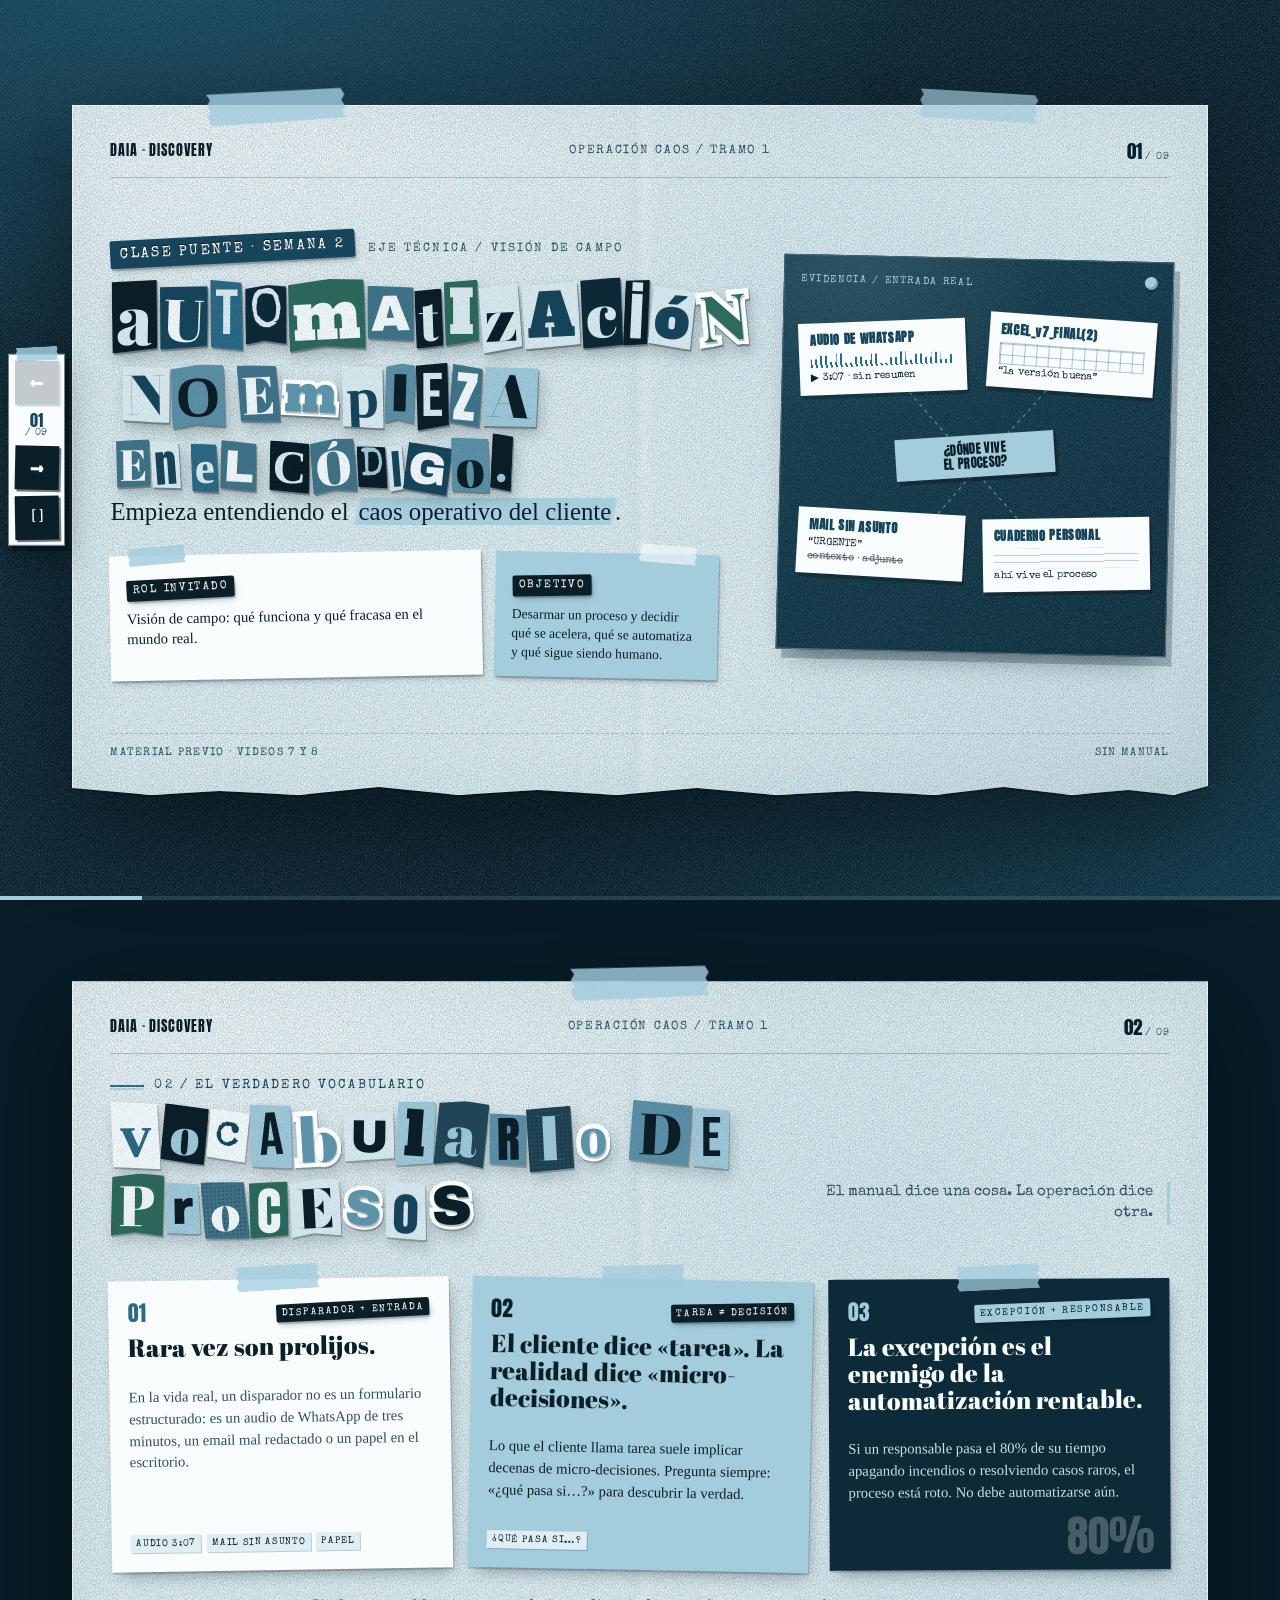
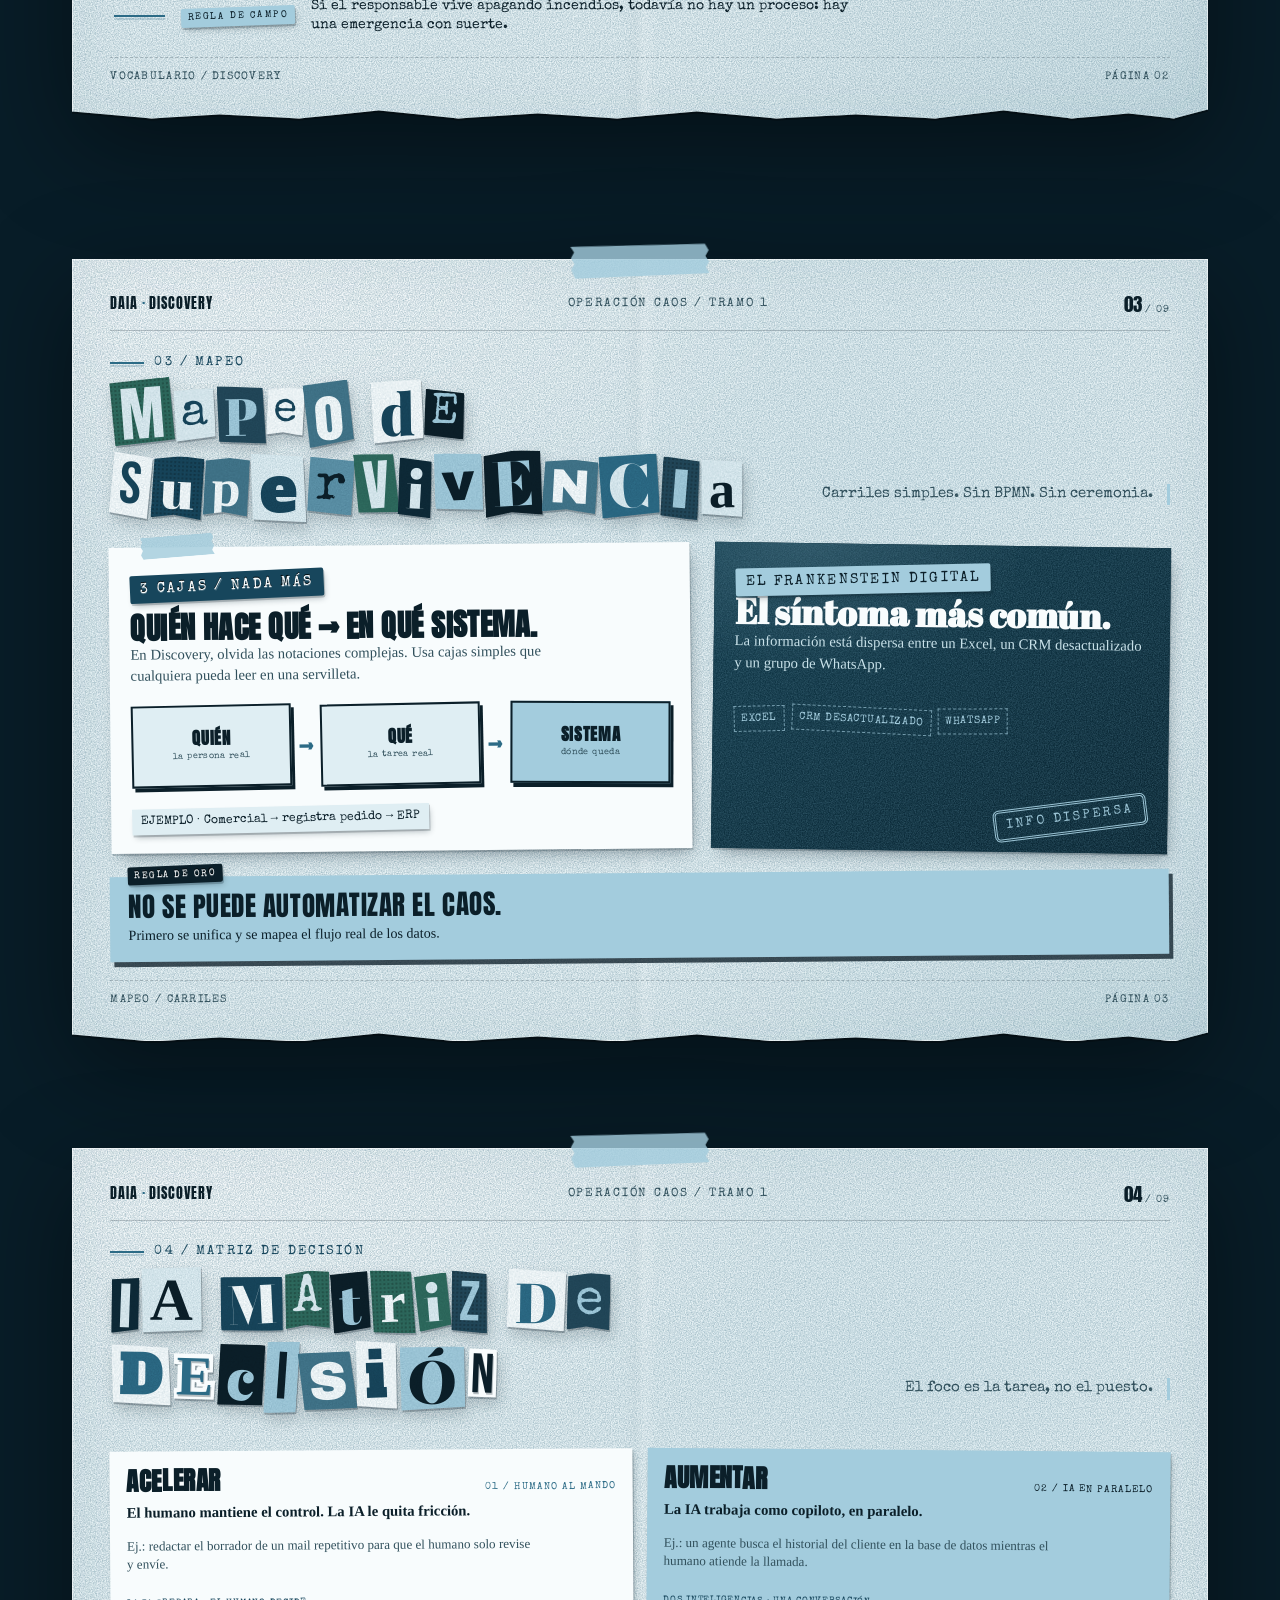
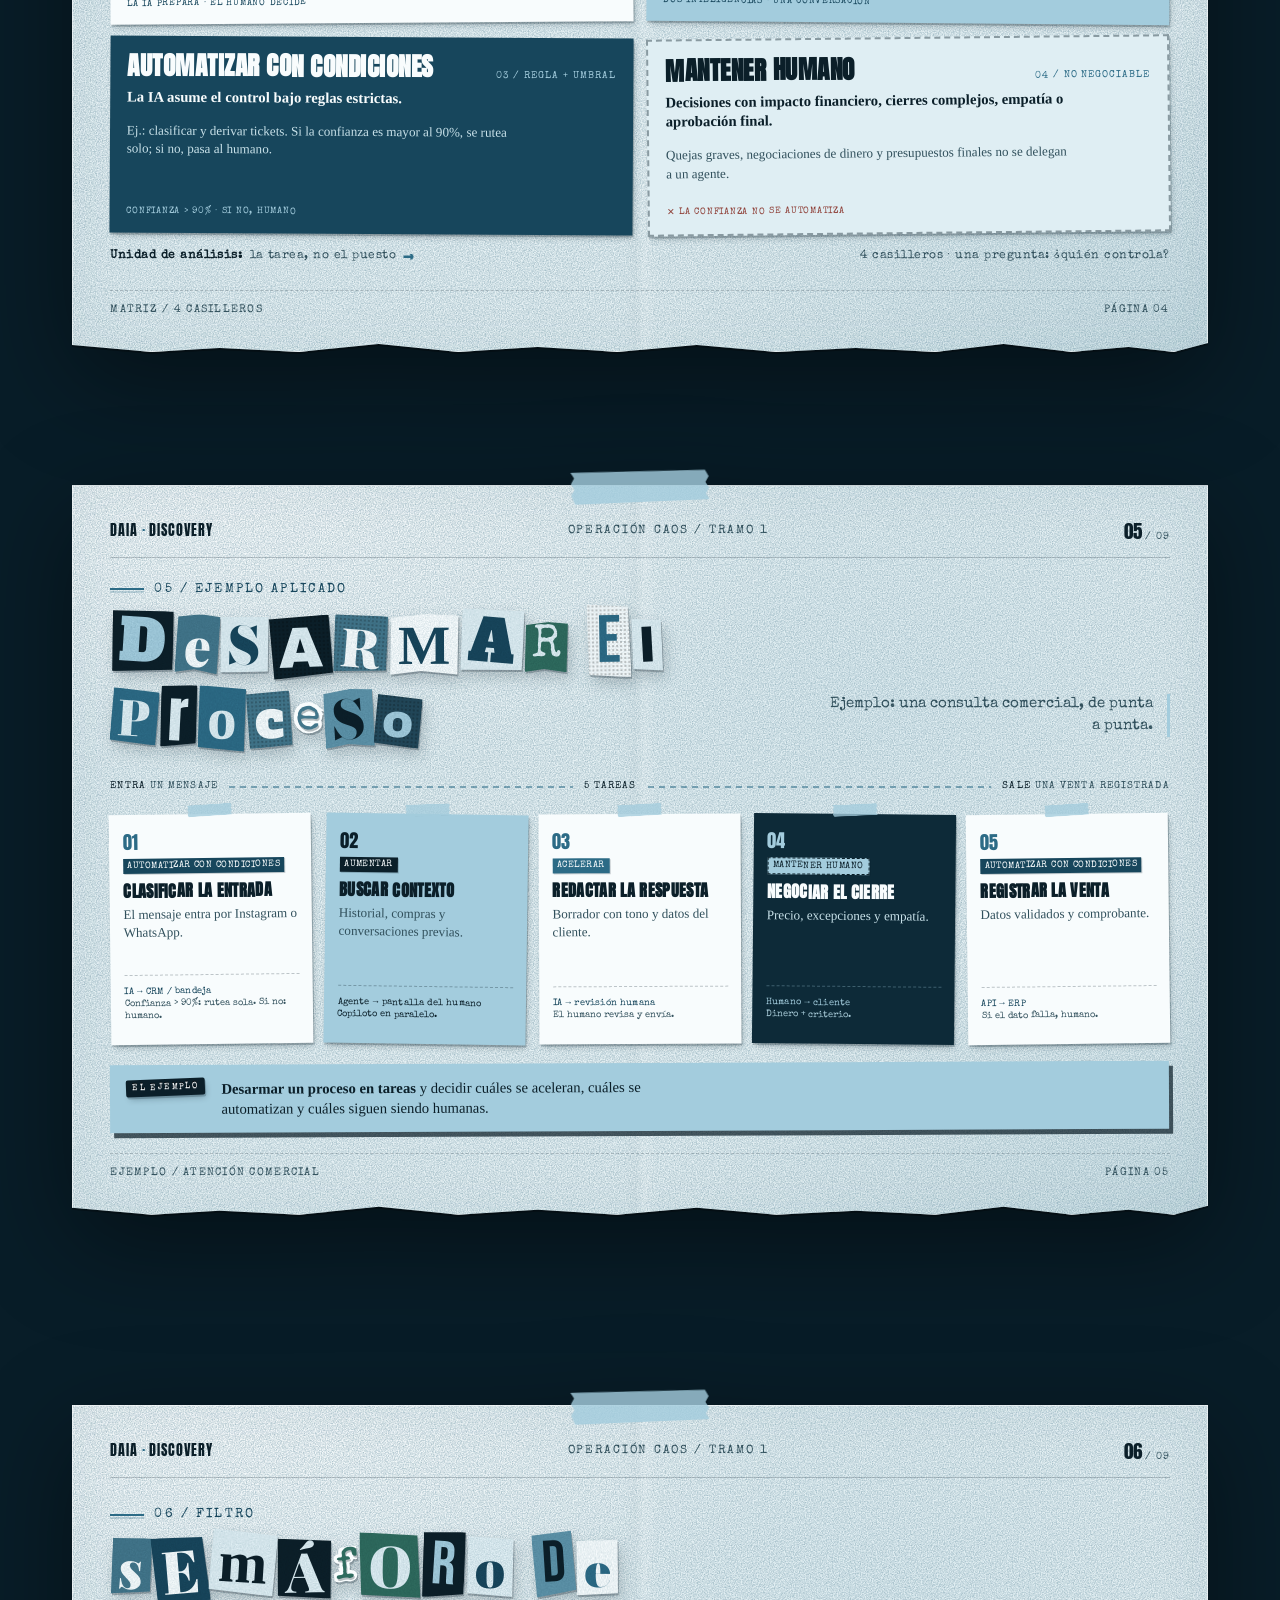
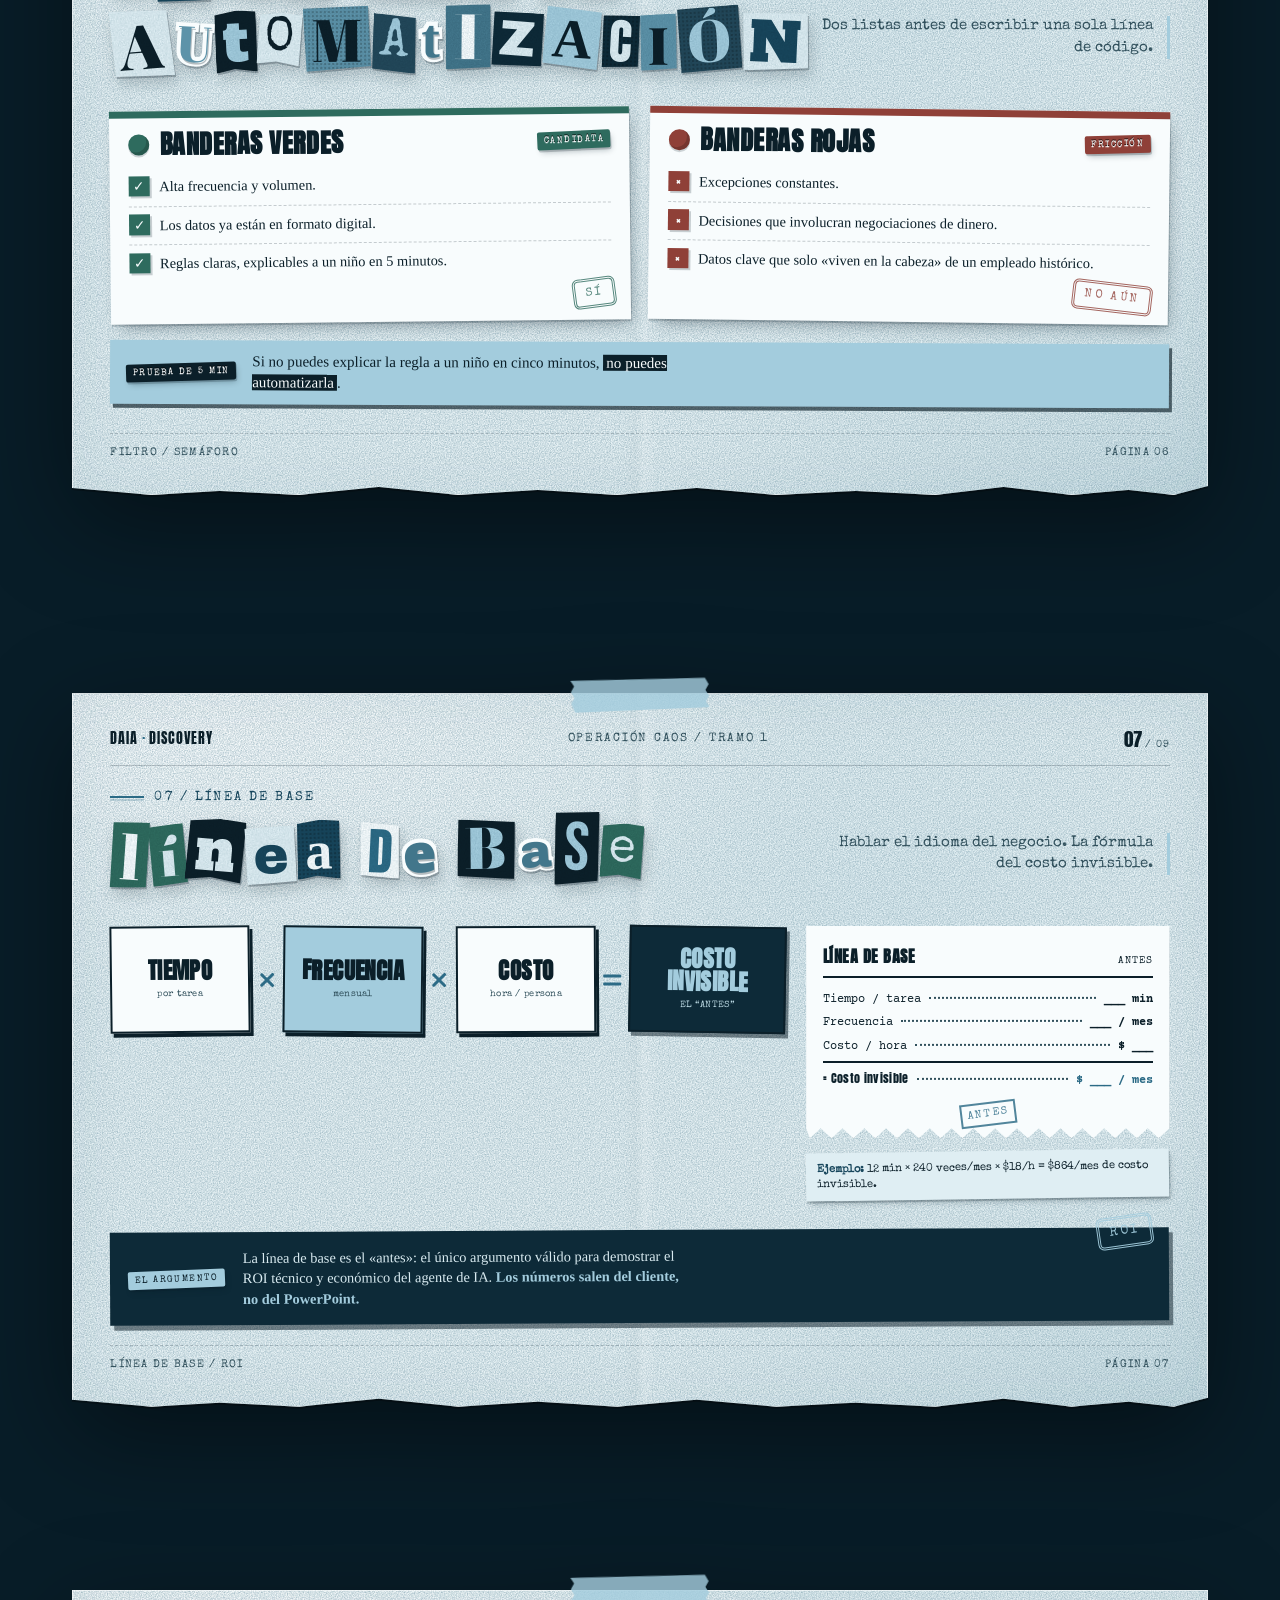
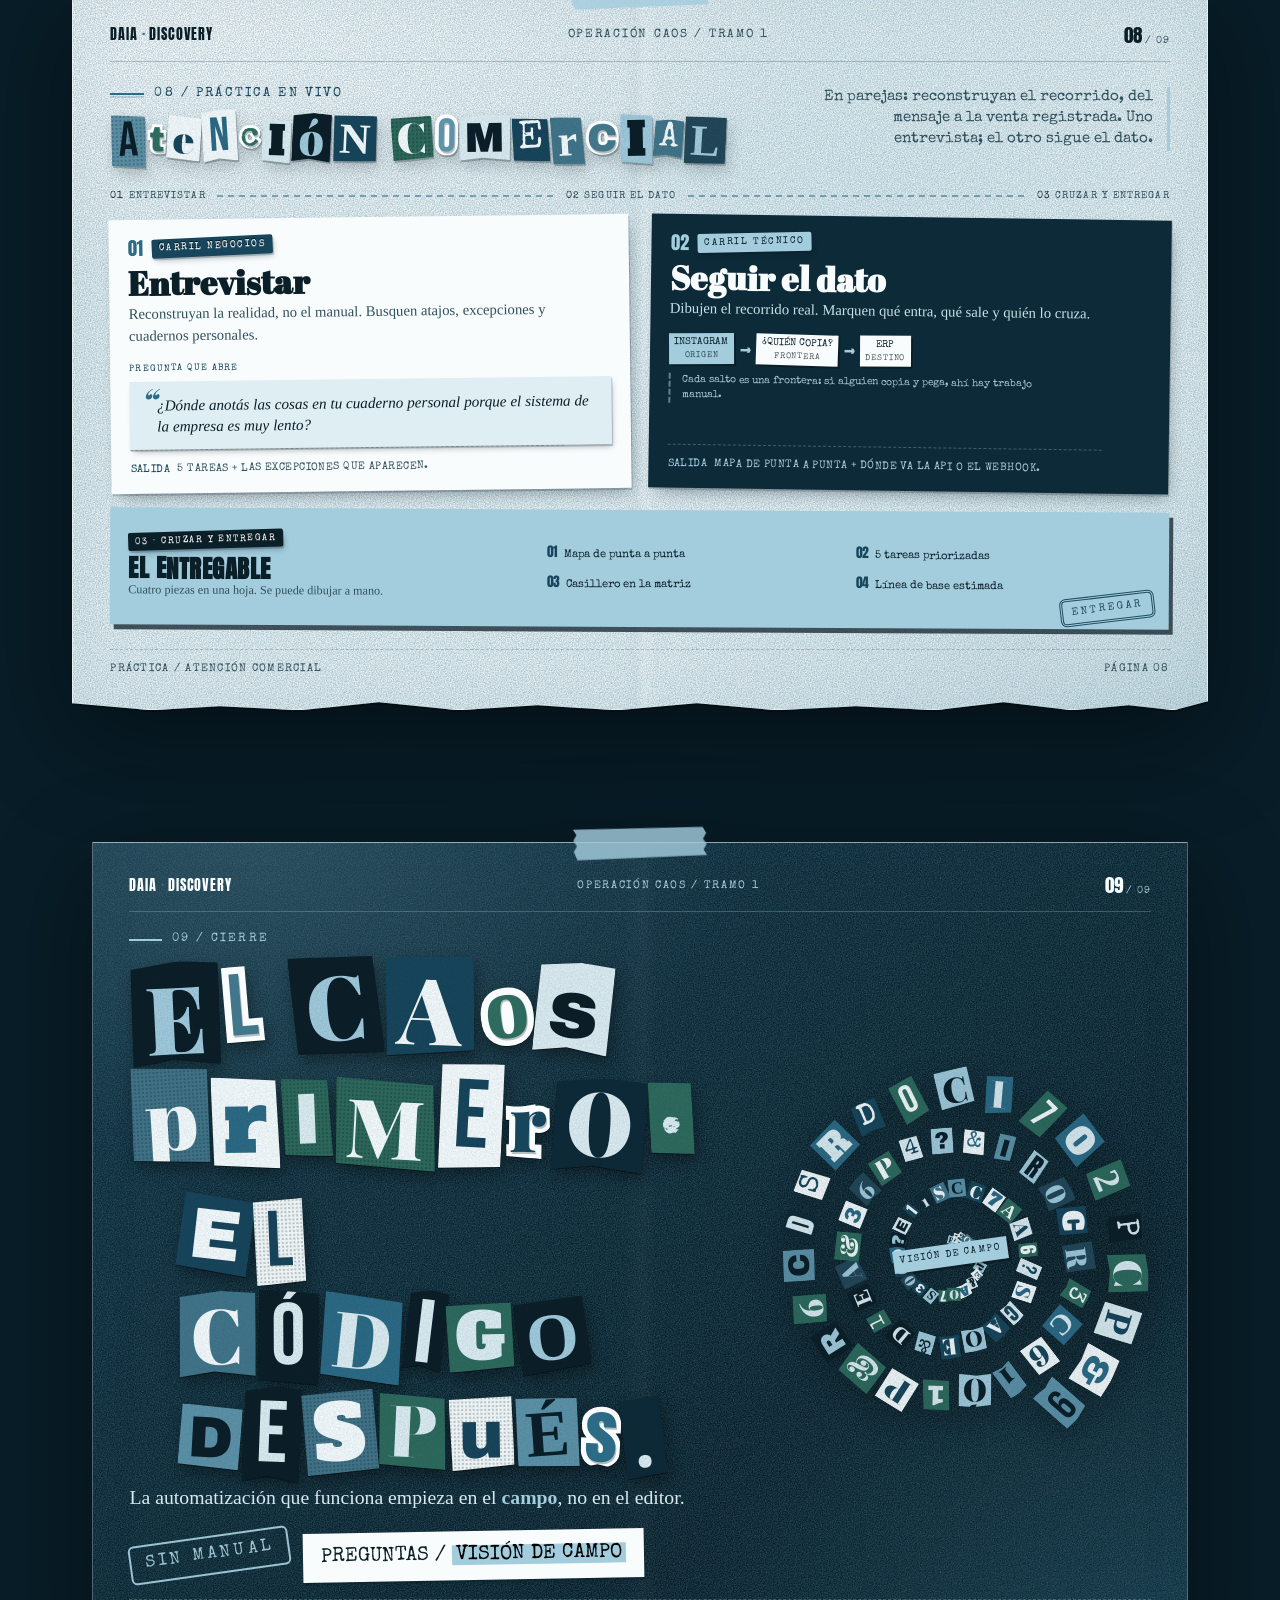
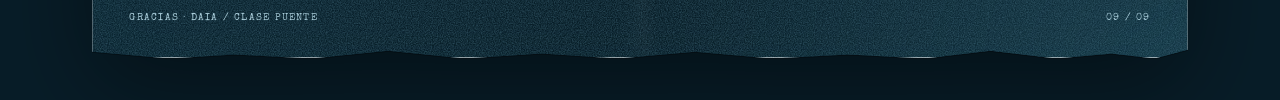
==== index.html @ 516b2503 "Publicar presentación y caso didáctico de Operación Caos" ====
<!DOCTYPE html>
<html lang="es">
<head>
  <meta charset="utf-8">
  <meta name="viewport" content="width=device-width, initial-scale=1">
  <meta name="description" content="Clase puente DAIA · Discovery: la automatización no empieza en el código, empieza entendiendo el caos operativo del cliente.">
  <title>Operación Caos · La automatización no empieza en el código</title>

  <link rel="preconnect" href="https://fonts.googleapis.com">
  <link rel="preconnect" href="https://fonts.gstatic.com" crossorigin>
  <link href="https://fonts.googleapis.com/css2?family=Abril+Fatface&family=Alfa+Slab+One&family=Anton&family=Archivo+Black&family=Bebas+Neue&family=Bodoni+Moda:opsz,wght@6..96,900&family=Courier+Prime:ital,wght@0,400;0,700&family=Old+Standard+TT:ital,wght@0,400;0,700&family=Playfair+Display:wght@700;900&family=Special+Elite&display=swap" rel="stylesheet">

  <link rel="stylesheet" href="assets/ransom-collage.css">
  <link rel="stylesheet" href="assets/deck.css">
</head>

<body class="rc deck">
  <a class="skip-link" href="#s1">Ir a la presentación</a>
  <div class="deck-bg" aria-hidden="true"></div>

  <main class="deck-main" id="inicio">

    <!-- ===================================================================
         01 · PORTADA
         =================================================================== -->
    <section class="slide" id="s1" aria-labelledby="s1-title">
      <div class="sheet-wrap sheet-wrap--duo">
        <article class="sheet sheet--cover">
          <header class="sheet-meta">
            <span class="meta-brand">DAIA <span>·</span> DISCOVERY</span>
            <span class="meta-mid">OPERACIÓN CAOS / TRAMO 1</span>
            <span class="meta-num">01 <small>/ 09</small></span>
          </header>

          <div class="cover">
            <div class="cover-copy">
              <div class="cover-kicker">
                <span class="rc-label rc-label--blue">CLASE PUENTE · SEMANA 2</span>
                <span>Eje técnica / visión de campo</span>
              </div>

              <h1 class="cover-hero" id="s1-title" aria-label="La automatización no empieza en el código: empieza entendiendo el caos operativo del cliente.">
                <span class="rc-text cover-line" aria-hidden="true" data-ransom data-seed="portada-a" data-tilt="6" data-die=".1" data-upper=".5">Automatización</span>
                <span class="rc-text cover-line" aria-hidden="true" data-ransom data-seed="portada-b" data-tilt="6" data-die=".1" data-upper=".55">no empieza</span>
                <span class="rc-text cover-line" aria-hidden="true" data-ransom data-seed="portada-c" data-tilt="7" data-die=".12" data-upper=".6">en el código.</span>
              </h1>

              <p class="cover-sub">Empieza entendiendo el <span class="rc-marker">caos operativo del cliente</span>.</p>

              <div class="cover-grid">
                <div class="cover-card">
                  <span class="rc-label">ROL INVITADO</span>
                  <p>Visión de campo: qué funciona y qué fracasa en el mundo real.</p>
                </div>
                <div class="cover-card cover-card--objective">
                  <span class="rc-label">OBJETIVO</span>
                  <p>Desarmar un proceso y decidir qué se acelera, qué se automatiza y qué sigue siendo humano.</p>
                </div>
              </div>
            </div>

            <aside class="chaos-board" aria-hidden="true">
              <span class="board-label">EVIDENCIA / ENTRADA REAL</span>
              <svg class="board-web" viewBox="0 0 400 400" preserveAspectRatio="none">
                <path d="M110 88 C150 140, 178 166, 200 200" />
                <path d="M292 82 C252 140, 224 166, 200 200" />
                <path d="M120 300 C156 260, 178 232, 200 200" />
                <path d="M286 306 C252 258, 226 230, 200 200" />
              </svg>

              <div class="scrap scrap--audio">
                <strong>AUDIO DE WHATSAPP</strong>
                <span class="wave"></span>
                <span>▶ 3:07 · sin resumen</span>
              </div>

              <div class="scrap scrap--excel">
                <strong>EXCEL_v7_FINAL(2)</strong>
                <span class="cells"></span>
                <span>“la versión buena”</span>
              </div>

              <div class="scrap scrap--mail">
                <strong>MAIL SIN ASUNTO</strong>
                <span>“URGENTE”</span><br>
                <span class="strike">contexto</span> · <span class="strike">adjunto</span>
              </div>

              <div class="scrap scrap--notebook">
                <strong>CUADERNO PERSONAL</strong>
                <span class="ruled"></span>
                <span>ahí vive el proceso</span>
              </div>

              <span class="board-core">¿Dónde vive<br>el proceso?</span>
            </aside>
          </div>

          <footer class="sheet-foot">
            <span>MATERIAL PREVIO · VIDEOS 7 Y 8</span>
            <span>CLASE PUENTE · EJE TÉCNICA</span>
            <span>SIN MANUAL</span>
          </footer>
        </article>
      </div>
    </section>

    <!-- ===================================================================
         02 · VOCABULARIO
         =================================================================== -->
    <section class="slide" id="s2" aria-labelledby="s2-title">
      <div class="sheet-wrap">
        <article class="sheet">
          <header class="sheet-meta">
            <span class="meta-brand">DAIA <span>·</span> DISCOVERY</span>
            <span class="meta-mid">OPERACIÓN CAOS / TRAMO 1</span>
            <span class="meta-num">02 <small>/ 09</small></span>
          </header>

          <div class="sheet-body">
            <header class="s-head">
              <div>
                <div class="eyebrow">02 / EL VERDADERO VOCABULARIO</div>
                <h2 class="s-title" id="s2-title">
                  <span class="rc-text" data-ransom data-seed="vocabulario" data-tilt="5" data-upper=".55">Vocabulario de procesos</span>
                </h2>
              </div>
              <p class="s-sub">El manual dice una cosa. La operación dice otra.</p>
            </header>

            <div class="concept-grid">
              <article class="concept-card">
                <div class="card-top">
                  <span class="card-index">01</span>
                  <span class="rc-label">DISPARADOR + ENTRADA</span>
                </div>
                <p class="card-quote">Rara vez son prolijos.</p>
                <p class="card-copy">En la vida real, un disparador no es un formulario estructurado: es un audio de WhatsApp de tres minutos, un email mal redactado o un papel en el escritorio.</p>
                <div class="card-chips">
                  <span class="chip">AUDIO 3:07</span>
                  <span class="chip">MAIL SIN ASUNTO</span>
                  <span class="chip">PAPEL</span>
                </div>
              </article>

              <article class="concept-card">
                <div class="card-top">
                  <span class="card-index">02</span>
                  <span class="rc-label">TAREA ≠ DECISIÓN</span>
                </div>
                <p class="card-quote">El cliente dice «tarea». La realidad dice «micro-decisiones».</p>
                <p class="card-copy">Lo que el cliente llama tarea suele implicar decenas de micro-decisiones. Pregunta siempre: «¿qué pasa si…?» para descubrir la verdad.</p>
                <div class="card-chips">
                  <span class="chip">¿QUÉ PASA SI…?</span>
                </div>
              </article>

              <article class="concept-card">
                <div class="card-top">
                  <span class="card-index">03</span>
                  <span class="rc-label">EXCEPCIÓN + RESPONSABLE</span>
                </div>
                <p class="card-quote">La excepción es el enemigo de la automatización rentable.</p>
                <p class="card-copy">Si un responsable pasa el 80% de su tiempo apagando incendios o resolviendo casos raros, el proceso está roto. No debe automatizarse aún.</p>
                <span class="card-big-number" aria-hidden="true">80%</span>
              </article>
            </div>

            <div class="fieldnote">
              <span class="rc-label rc-label--ice">REGLA DE CAMPO</span>
              <p>Si el responsable vive apagando incendios, todavía no hay un proceso: hay una emergencia con suerte.</p>
            </div>
          </div>

          <footer class="sheet-foot">
            <span>VOCABULARIO / DISCOVERY</span>
            <span>EJE TÉCNICA · TRAMO 1</span>
            <span>PÁGINA 02</span>
          </footer>
        </article>
      </div>
    </section>

    <!-- ===================================================================
         03 · MAPEO
         =================================================================== -->
    <section class="slide" id="s3" aria-labelledby="s3-title">
      <div class="sheet-wrap">
        <article class="sheet">
          <header class="sheet-meta">
            <span class="meta-brand">DAIA <span>·</span> DISCOVERY</span>
            <span class="meta-mid">OPERACIÓN CAOS / TRAMO 1</span>
            <span class="meta-num">03 <small>/ 09</small></span>
          </header>

          <div class="sheet-body">
            <header class="s-head">
              <div>
                <div class="eyebrow">03 / MAPEO</div>
                <h2 class="s-title" id="s3-title">
                  <span class="rc-text" data-ransom data-seed="mapeo" data-tilt="5" data-upper=".55">Mapeo de supervivencia</span>
                </h2>
              </div>
              <p class="s-sub">Carriles simples. Sin BPMN. Sin ceremonia.</p>
            </header>

            <div class="map-layout">
              <section class="map-card" aria-label="Mapeo en tres cajas">
                <span class="rc-label rc-label--blue">3 CAJAS / NADA MÁS</span>
                <h3 class="map-heading">Quién hace qué → en qué sistema.</h3>
                <p class="map-copy">En Discovery, olvida las notaciones complejas. Usa cajas simples que cualquiera pueda leer en una servilleta.</p>

                <div class="lane-flow" aria-label="Quién, qué y en qué sistema">
                  <div class="lane-step">
                    <strong>Quién</strong>
                    <small>la persona real</small>
                  </div>
                  <span class="lane-arrow" aria-hidden="true">→</span>
                  <div class="lane-step">
                    <strong>Qué</strong>
                    <small>la tarea real</small>
                  </div>
                  <span class="lane-arrow" aria-hidden="true">→</span>
                  <div class="lane-step">
                    <strong>Sistema</strong>
                    <small>dónde queda</small>
                  </div>
                </div>

                <span class="example-slip">EJEMPLO · Comercial → registra pedido → ERP</span>
              </section>

              <aside class="franken-card" aria-label="El Frankenstein digital">
                <span class="rc-label">EL FRANKENSTEIN DIGITAL</span>
                <h3 class="franken-title">El síntoma más común.</h3>
                <p class="franken-copy">La información está dispersa entre un Excel, un CRM desactualizado y un grupo de WhatsApp.</p>
                <div class="tool-chips" aria-label="Herramientas dispersas">
                  <span class="tool-chip">EXCEL</span>
                  <span class="tool-chip">CRM DESACTUALIZADO</span>
                  <span class="tool-chip">WHATSAPP</span>
                </div>
                <span class="rc-stamp">INFO DISPERSA</span>
              </aside>
            </div>

            <div class="golden-rule">
              <span class="rc-label">REGLA DE ORO</span>
              <p class="rule-big">No se puede automatizar el caos.</p>
              <p class="rule-small">Primero se unifica y se mapea el flujo real de los datos.</p>
            </div>
          </div>

          <footer class="sheet-foot">
            <span>MAPEO / CARRILES</span>
            <span>EJE TÉCNICA · TRAMO 1</span>
            <span>PÁGINA 03</span>
          </footer>
        </article>
      </div>
    </section>

    <!-- ===================================================================
         04 · MATRIZ
         =================================================================== -->
    <section class="slide" id="s4" aria-labelledby="s4-title">
      <div class="sheet-wrap">
        <article class="sheet">
          <header class="sheet-meta">
            <span class="meta-brand">DAIA <span>·</span> DISCOVERY</span>
            <span class="meta-mid">OPERACIÓN CAOS / TRAMO 1</span>
            <span class="meta-num">04 <small>/ 09</small></span>
          </header>

          <div class="sheet-body">
            <header class="s-head">
              <div>
                <div class="eyebrow">04 / MATRIZ DE DECISIÓN</div>
                <h2 class="s-title" id="s4-title">
                  <span class="rc-text" data-ransom data-seed="matriz" data-tilt="5" data-upper=".6">La matriz de decisión</span>
                </h2>
              </div>
              <p class="s-sub">El foco es la tarea, no el puesto.</p>
            </header>

            <div class="matrix">
              <article class="quad">
                <div class="quad-head">
                  <h3>Acelerar</h3>
                  <span class="quad-code">01 / HUMANO AL MANDO</span>
                </div>
                <p class="quad-lead">El humano mantiene el control. La IA le quita fricción.</p>
                <p class="quad-example">Ej.: redactar el borrador de un mail repetitivo para que el humano solo revise y envíe.</p>
                <span class="quad-foot">La IA prepara · el humano decide</span>
              </article>

              <article class="quad">
                <div class="quad-head">
                  <h3>Aumentar</h3>
                  <span class="quad-code">02 / IA EN PARALELO</span>
                </div>
                <p class="quad-lead">La IA trabaja como copiloto, en paralelo.</p>
                <p class="quad-example">Ej.: un agente busca el historial del cliente en la base de datos mientras el humano atiende la llamada.</p>
                <span class="quad-foot">Dos inteligencias · una conversación</span>
              </article>

              <article class="quad">
                <div class="quad-head">
                  <h3>Automatizar con condiciones</h3>
                  <span class="quad-code">03 / REGLA + UMBRAL</span>
                </div>
                <p class="quad-lead">La IA asume el control bajo reglas estrictas.</p>
                <p class="quad-example">Ej.: clasificar y derivar tickets. Si la confianza es mayor al 90%, se rutea solo; si no, pasa al humano.</p>
                <span class="quad-foot">Confianza &gt; 90% · si no, humano</span>
              </article>

              <article class="quad">
                <div class="quad-head">
                  <h3>Mantener humano</h3>
                  <span class="quad-code">04 / NO NEGOCIABLE</span>
                </div>
                <p class="quad-lead">Decisiones con impacto financiero, cierres complejos, empatía o aprobación final.</p>
                <p class="quad-example">Quejas graves, negociaciones de dinero y presupuestos finales no se delegan a un agente.</p>
                <span class="quad-foot">La confianza no se automatiza</span>
              </article>
            </div>

            <div class="matrix-note">
              <span class="axis"><strong>Unidad de análisis:</strong> la tarea, no el puesto</span>
              <span>4 casilleros · una pregunta: ¿quién controla?</span>
            </div>
          </div>

          <footer class="sheet-foot">
            <span>MATRIZ / 4 CASILLEROS</span>
            <span>EJE TÉCNICA · TRAMO 1</span>
            <span>PÁGINA 04</span>
          </footer>
        </article>
      </div>
    </section>

    <!-- ===================================================================
         05 · EJEMPLO APLICADO
         =================================================================== -->
    <section class="slide" id="s5" aria-labelledby="s5-title">
      <div class="sheet-wrap">
        <article class="sheet">
          <header class="sheet-meta">
            <span class="meta-brand">DAIA <span>·</span> DISCOVERY</span>
            <span class="meta-mid">OPERACIÓN CAOS / TRAMO 1</span>
            <span class="meta-num">05 <small>/ 09</small></span>
          </header>

          <div class="sheet-body">
            <header class="s-head">
              <div>
                <div class="eyebrow">05 / EJEMPLO APLICADO</div>
                <h2 class="s-title" id="s5-title">
                  <span class="rc-text" data-ransom data-seed="ejemplo-proceso" data-tilt="5" data-upper=".55">Desarmar el proceso</span>
                </h2>
              </div>
              <p class="s-sub">Ejemplo: una consulta comercial, de punta a punta.</p>
            </header>

            <div class="process-rail" aria-hidden="true">
              <span><strong>ENTRA</strong> un mensaje</span>
              <span class="rail-line"></span>
              <span><strong>5 TAREAS</strong></span>
              <span class="rail-line"></span>
              <span><strong>SALE</strong> una venta registrada</span>
            </div>

            <div class="task-grid">
              <article class="task-card">
                <span class="task-num">01</span>
                <span class="task-tag task-tag--auto">Automatizar con condiciones</span>
                <h3>Clasificar la entrada</h3>
                <p class="task-desc">El mensaje entra por Instagram o WhatsApp.</p>
                <span class="task-where">IA → CRM / bandeja</span>
                <p class="task-why">Confianza &gt; 90%: rutea sola. Si no: humano.</p>
              </article>

              <article class="task-card">
                <span class="task-num">02</span>
                <span class="task-tag task-tag--aug">Aumentar</span>
                <h3>Buscar contexto</h3>
                <p class="task-desc">Historial, compras y conversaciones previas.</p>
                <span class="task-where">Agente → pantalla del humano</span>
                <p class="task-why">Copiloto en paralelo.</p>
              </article>

              <article class="task-card">
                <span class="task-num">03</span>
                <span class="task-tag task-tag--acc">Acelerar</span>
                <h3>Redactar la respuesta</h3>
                <p class="task-desc">Borrador con tono y datos del cliente.</p>
                <span class="task-where">IA → revisión humana</span>
                <p class="task-why">El humano revisa y envía.</p>
              </article>

              <article class="task-card">
                <span class="task-num">04</span>
                <span class="task-tag task-tag--human">Mantener humano</span>
                <h3>Negociar el cierre</h3>
                <p class="task-desc">Precio, excepciones y empatía.</p>
                <span class="task-where">Humano → cliente</span>
                <p class="task-why">Dinero + criterio.</p>
              </article>

              <article class="task-card">
                <span class="task-num">05</span>
                <span class="task-tag task-tag--auto">Automatizar con condiciones</span>
                <h3>Registrar la venta</h3>
                <p class="task-desc">Datos validados y comprobante.</p>
                <span class="task-where">API → ERP</span>
                <p class="task-why">Si el dato falla, humano.</p>
              </article>
            </div>

            <div class="example-band">
              <span class="rc-label">EL EJEMPLO</span>
              <p><strong>Desarmar un proceso en tareas</strong> y decidir cuáles se aceleran, cuáles se automatizan y cuáles siguen siendo humanas.</p>
            </div>
          </div>

          <footer class="sheet-foot">
            <span>EJEMPLO / ATENCIÓN COMERCIAL</span>
            <span>EJE TÉCNICA · TRAMO 1</span>
            <span>PÁGINA 05</span>
          </footer>
        </article>
      </div>
    </section>

    <!-- ===================================================================
         06 · SEMÁFORO
         =================================================================== -->
    <section class="slide" id="s6" aria-labelledby="s6-title">
      <div class="sheet-wrap">
        <article class="sheet">
          <header class="sheet-meta">
            <span class="meta-brand">DAIA <span>·</span> DISCOVERY</span>
            <span class="meta-mid">OPERACIÓN CAOS / TRAMO 1</span>
            <span class="meta-num">06 <small>/ 09</small></span>
          </header>

          <div class="sheet-body">
            <header class="s-head">
              <div>
                <div class="eyebrow">06 / FILTRO</div>
                <h2 class="s-title" id="s6-title">
                  <span class="rc-text" data-ransom data-seed="semaforo" data-tilt="5" data-upper=".55">Semáforo de automatización</span>
                </h2>
              </div>
              <p class="s-sub">Dos listas antes de escribir una sola línea de código.</p>
            </header>

            <div class="traffic">
              <section class="signal signal--go" aria-labelledby="go-title">
                <div class="signal-head">
                  <span class="signal-dot" aria-hidden="true"></span>
                  <h3 id="go-title">Banderas verdes</h3>
                  <span class="rc-label">CANDIDATA</span>
                </div>
                <ul>
                  <li>Alta frecuencia y volumen.</li>
                  <li>Los datos ya están en formato digital.</li>
                  <li>Reglas claras, explicables a un niño en 5 minutos.</li>
                </ul>
                <span class="rc-stamp" aria-hidden="true">SÍ</span>
              </section>

              <section class="signal signal--stop" aria-labelledby="stop-title">
                <div class="signal-head">
                  <span class="signal-dot" aria-hidden="true"></span>
                  <h3 id="stop-title">Banderas rojas</h3>
                  <span class="rc-label">FRICCIÓN</span>
                </div>
                <ul>
                  <li>Excepciones constantes.</li>
                  <li>Decisiones que involucran negociaciones de dinero.</li>
                  <li>Datos clave que solo «viven en la cabeza» de un empleado histórico.</li>
                </ul>
                <span class="rc-stamp" aria-hidden="true">NO AÚN</span>
              </section>
            </div>

            <div class="filter-note">
              <span class="rc-label">PRUEBA DE 5 MIN</span>
              <p>Si no puedes explicar la regla a un niño en cinco minutos, <mark>no puedes automatizarla</mark>.</p>
            </div>
          </div>

          <footer class="sheet-foot">
            <span>FILTRO / SEMÁFORO</span>
            <span>EJE TÉCNICA · TRAMO 1</span>
            <span>PÁGINA 06</span>
          </footer>
        </article>
      </div>
    </section>

    <!-- ===================================================================
         07 · LÍNEA DE BASE
         =================================================================== -->
    <section class="slide" id="s7" aria-labelledby="s7-title">
      <div class="sheet-wrap">
        <article class="sheet">
          <header class="sheet-meta">
            <span class="meta-brand">DAIA <span>·</span> DISCOVERY</span>
            <span class="meta-mid">OPERACIÓN CAOS / TRAMO 1</span>
            <span class="meta-num">07 <small>/ 09</small></span>
          </header>

          <div class="sheet-body">
            <header class="s-head">
              <div>
                <div class="eyebrow">07 / LÍNEA DE BASE</div>
                <h2 class="s-title" id="s7-title">
                  <span class="rc-text" data-ransom data-seed="linea-base" data-tilt="5" data-upper=".55">Línea de base</span>
                </h2>
              </div>
              <p class="s-sub">Hablar el idioma del negocio. La fórmula del costo invisible.</p>
            </header>

            <div class="baseline">
              <div class="formula" aria-label="Fórmula: tiempo por tarea, por frecuencia mensual, por costo hora de la persona, igual a costo invisible">
                <div class="formula-part f-time">
                  <strong>Tiempo</strong>
                  <small>por tarea</small>
                </div>
                <span class="formula-op formula-op--times" aria-hidden="true">×</span>
                <div class="formula-part f-freq">
                  <strong>Frecuencia</strong>
                  <small>mensual</small>
                </div>
                <span class="formula-op formula-op--times" aria-hidden="true">×</span>
                <div class="formula-part f-cost">
                  <strong>Costo</strong>
                  <small>hora / persona</small>
                </div>
                <span class="formula-op formula-op--eq" aria-hidden="true">=</span>
                <div class="formula-result">
                  <strong>Costo<br>invisible</strong>
                  <small>EL “ANTES”</small>
                </div>
              </div>

              <div class="baseline-side">
                <div class="rc-ticket">
                  <div class="ticket-head">
                    <strong>Línea de base</strong>
                    <span>ANTES</span>
                  </div>
                  <dl>
                    <div class="row"><dt>Tiempo / tarea</dt><dd>___ min</dd></div>
                    <div class="row"><dt>Frecuencia</dt><dd>___ / mes</dd></div>
                    <div class="row"><dt>Costo / hora</dt><dd>$ ___</dd></div>
                    <div class="row ticket-total"><dt>= Costo invisible</dt><dd>$ ___ / mes</dd></div>
                  </dl>
                  <span class="ticket-stamp" aria-hidden="true">ANTES</span>
                </div>

                <p class="example-note"><strong>Ejemplo:</strong> 12 min × 240 veces/mes × $18/h = $864/mes de costo invisible.</p>
              </div>
            </div>

            <div class="roi-band">
              <span class="rc-label">EL ARGUMENTO</span>
              <p>La línea de base es el «antes»: el único argumento válido para demostrar el ROI técnico y económico del agente de IA. <strong>Los números salen del cliente, no del PowerPoint.</strong></p>
              <span class="rc-stamp" aria-hidden="true">ROI</span>
            </div>
          </div>

          <footer class="sheet-foot">
            <span>LÍNEA DE BASE / ROI</span>
            <span>EJE TÉCNICA · TRAMO 1</span>
            <span>PÁGINA 07</span>
          </footer>
        </article>
      </div>
    </section>

    <!-- ===================================================================
         08 · PRÁCTICA EN VIVO
         =================================================================== -->
    <section class="slide" id="s8" aria-labelledby="s8-title">
      <div class="sheet-wrap">
        <article class="sheet">
          <header class="sheet-meta">
            <span class="meta-brand">DAIA <span>·</span> DISCOVERY</span>
            <span class="meta-mid">OPERACIÓN CAOS / TRAMO 1</span>
            <span class="meta-num">08 <small>/ 09</small></span>
          </header>

          <div class="sheet-body">
            <header class="s-head">
              <div>
                <div class="eyebrow">08 / PRÁCTICA EN VIVO</div>
                <h2 class="s-title s-title--compact" id="s8-title">
                  <span class="rc-text" data-ransom data-seed="practica" data-tilt="5" data-upper=".55">Atención comercial</span>
                </h2>
              </div>
              <p class="s-sub">En parejas: reconstruyan el recorrido, del mensaje a la venta registrada. Uno entrevista; el otro sigue el dato.</p>
            </header>

            <div class="process-rail practice-rail" aria-hidden="true">
              <span><strong>01</strong> ENTREVISTAR</span>
              <span class="rail-line"></span>
              <span><strong>02</strong> SEGUIR EL DATO</span>
              <span class="rail-line"></span>
              <span><strong>03</strong> CRUZAR Y ENTREGAR</span>
            </div>

            <div class="practice-grid">
              <article class="lane-card">
                <div class="lane-top">
                  <span class="lane-index">01</span>
                  <span class="rc-label rc-label--blue">CARRIL NEGOCIOS</span>
                </div>
                <h3>Entrevistar</h3>
                <p>Reconstruyan la realidad, no el manual. Busquen atajos, excepciones y cuadernos personales.</p>
                <div class="lane-prompt">
                  <span>PREGUNTA QUE ABRE</span>
                  <blockquote class="lane-quote">¿Dónde anotás las cosas en tu cuaderno personal porque el sistema de la empresa es muy lento?</blockquote>
                </div>
                <p class="lane-out"><strong>SALIDA</strong> 5 tareas + las excepciones que aparecen.</p>
              </article>

              <article class="lane-card lane-card--dark">
                <div class="lane-top">
                  <span class="lane-index">02</span>
                  <span class="rc-label">CARRIL TÉCNICO</span>
                </div>
                <h3>Seguir el dato</h3>
                <p>Dibujen el recorrido real. Marquen qué entra, qué sale y quién lo cruza.</p>
                <div class="data-flow" aria-label="El dato nace en Instagram, pasa por una persona que copia y termina en el ERP">
                  <span class="data-node">INSTAGRAM<small>ORIGEN</small></span>
                  <span class="data-arrow" aria-hidden="true">→</span>
                  <span class="data-node">¿QUIÉN COPIA?<small>FRONTERA</small></span>
                  <span class="data-arrow" aria-hidden="true">→</span>
                  <span class="data-node">ERP<small>DESTINO</small></span>
                </div>
                <p class="lane-tip">Cada salto es una frontera: si alguien copia y pega, ahí hay trabajo manual.</p>
                <p class="lane-out"><strong>SALIDA</strong> mapa de punta a punta + dónde va la API o el webhook.</p>
              </article>
            </div>

            <div class="deliverable">
              <div class="deliverable-head">
                <span class="rc-label">03 · CRUZAR Y ENTREGAR</span>
                <h3>El entregable</h3>
                <p class="deliverable-hint">Cuatro piezas en una hoja. Se puede dibujar a mano.</p>
              </div>
              <ul class="deliverable-list">
                <li><span class="d-num">01</span> Mapa de punta a punta</li>
                <li><span class="d-num">02</span> 5 tareas priorizadas</li>
                <li><span class="d-num">03</span> Casillero en la matriz</li>
                <li><span class="d-num">04</span> Línea de base estimada</li>
              </ul>
              <span class="rc-stamp" aria-hidden="true">ENTREGAR</span>
            </div>
          </div>

          <footer class="sheet-foot">
            <span>PRÁCTICA / ATENCIÓN COMERCIAL</span>
            <span>EJE TÉCNICA · TRAMO 1</span>
            <span>PÁGINA 08</span>
          </footer>
        </article>
      </div>
    </section>

    <!-- ===================================================================
         09 · CIERRE
         =================================================================== -->
    <section class="slide" id="s9" aria-labelledby="s9-title">
      <div class="sheet-wrap">
        <article class="sheet sheet--end">
          <header class="sheet-meta">
            <span class="meta-brand">DAIA <span>·</span> DISCOVERY</span>
            <span class="meta-mid">OPERACIÓN CAOS / TRAMO 1</span>
            <span class="meta-num">09 <small>/ 09</small></span>
          </header>

          <div class="end-layout">
            <div class="end-copy">
              <div class="eyebrow">09 / CIERRE</div>

              <h2 class="end-hero" id="s9-title" aria-label="El caos primero. El código después.">
                <span class="rc-text" aria-hidden="true" data-ransom data-seed="cierre-a" data-tilt="7" data-die=".12" data-upper=".7">El caos primero.</span>
                <span class="rc-text" aria-hidden="true" data-ransom data-seed="cierre-b" data-tilt="7" data-die=".12" data-upper=".7">El código después.</span>
              </h2>

              <p class="end-sub">La automatización que funciona empieza en el <strong>campo</strong>, no en el editor.</p>

              <div class="end-tags">
                <span class="rc-stamp">SIN MANUAL</span>
                <span class="rc-slip">PREGUNTAS / <mark>VISIÓN DE CAMPO</mark></span>
              </div>
            </div>

            <div class="end-orbit" aria-hidden="true">
              <div data-spiral></div>
            </div>
          </div>

          <footer class="sheet-foot">
            <span>GRACIAS · DAIA / CLASE PUENTE</span>
            <span>TRAMO 1 · SEMANA 2</span>
            <span>09 / 09</span>
          </footer>
        </article>
      </div>
    </section>

  </main>

  <nav class="deck-nav" aria-label="Navegación de la presentación">
    <button class="nav-btn" type="button" data-prev aria-label="Diapositiva anterior" title="Anterior (←)">←</button>
    <span class="nav-count" aria-live="polite"><strong data-current>01</strong><span>/ 09</span></span>
    <button class="nav-btn" type="button" data-next aria-label="Diapositiva siguiente" title="Siguiente (→)">→</button>
    <span class="nav-hint" aria-hidden="true">← → · F</span>
    <button class="nav-btn nav-btn--full" type="button" data-fullscreen aria-label="Pantalla completa" title="Pantalla completa (F)">[ ]</button>
  </nav>

  <div class="deck-progress" aria-hidden="true"><span data-progress></span></div>

  <script src="assets/ransom-global.js" defer></script>
  <script src="assets/deck.js" defer></script>
</body>
</html>
---- assets/ransom-collage.css ----
/* ==========================================================================
   RANSOM COLLAGE CSS  ·  v1.0
   Sistema de diseño "letras de revista recortadas y pegadas".
   CSS puro, sin dependencias. Prefijo único: rc-
   Orden: 1 tokens · 2 base/papel · 3 letra recortada · 4 layout
          5 componentes · 6 decoración · 7 temas · 8 movimiento reducido
   ========================================================================== */

/* Fuentes: cargarlas en <head> (ver references/frameworks.md). Pesos usados:
   Abril Fatface, Anton, Alfa Slab One, Archivo Black, Bodoni Moda 900,
   Playfair Display 900, Old Standard TT 400/700, Special Elite, Bebas Neue,
   Courier Prime 400/700 */

/* ---------- 1. TOKENS ---------------------------------------------------- */
:root {
  /* Papeles */
  --rc-paper:     #eadfc6;   /* fondo principal: papel envejecido */
  --rc-newsprint: #f4ecd8;   /* superficies: papel de periódico claro */
  --rc-white:     #fbf8f0;   /* recortes blancos / bordes de die-cut */
  --rc-kraft:     #cbb28a;   /* cartón, cinta, zonas secundarias */

  /* Tintas */
  --rc-ink:       #15110f;   /* negro de imprenta (nunca #000) */
  --rc-ink-soft:  #3a322c;   /* texto secundario */

  /* Colores de recorte (sacados de revistas de los 60-80) */
  --rc-red:       #d8332a;
  --rc-blue:      #1f4fa3;
  --rc-teal:      #1f8a83;
  --rc-mustard:   #f2b632;
  --rc-orange:    #e8742a;
  --rc-pink:      #d93a79;
  --rc-green:     #2e7d4f;
  --rc-maroon:    #6e2a1f;
  --rc-navy:      #14284b;

  /* Roles semánticos: usar SIEMPRE estos en componentes de interfaz */
  --rc-bg:        var(--rc-paper);
  --rc-surface:   var(--rc-newsprint);
  --rc-text:      var(--rc-ink);
  --rc-muted:     var(--rc-ink-soft);
  --rc-accent:    var(--rc-red);       /* acción principal */
  --rc-accent-2:  var(--rc-blue);      /* acción secundaria / enlaces */
  --rc-highlight: var(--rc-mustard);   /* marcador, hover, cinta */

  /* Tipografías de recorte (cada una = una revista distinta) */
  --rc-f-1: 'Abril Fatface', 'Didot', Georgia, serif;
  --rc-f-2: 'Anton', 'Impact', sans-serif;
  --rc-f-3: 'Alfa Slab One', Georgia, serif;
  --rc-f-4: 'Archivo Black', 'Arial Black', sans-serif;
  --rc-f-5: 'Bodoni Moda', 'Didot', Georgia, serif;
  --rc-f-6: 'Playfair Display', Georgia, serif;
  --rc-f-7: 'Old Standard TT', Georgia, serif;
  --rc-f-8: 'Special Elite', 'Courier New', monospace;
  --rc-f-9: 'Bebas Neue', 'Impact', sans-serif;
  /* Tipografías de lectura */
  --rc-f-body:  'Old Standard TT', 'Georgia', serif;
  --rc-f-label: 'Special Elite', 'Courier Prime', 'Courier New', monospace;
  --rc-f-mono:  'Courier Prime', 'Courier New', monospace;

  /* Formas de corte (clip-path irregular, simulan tijera) */
  --rc-cut-0: polygon(1% 3%, 98% 0, 100% 96%, 3% 100%);
  --rc-cut-1: polygon(0 4%, 96% 0, 100% 92%, 5% 100%);
  --rc-cut-2: polygon(3% 0, 100% 5%, 97% 100%, 0 94%);
  --rc-cut-3: polygon(0 0, 94% 4%, 100% 100%, 4% 96%);
  --rc-cut-4: polygon(2% 6%, 55% 0, 100% 3%, 98% 100%, 45% 94%, 0 100%);

  /* Sombra "papel pegado": dura + difusa */
  --rc-lift-sm: 1px 2px 0 rgba(30, 18, 8, .18), 2px 4px 6px -2px rgba(30, 18, 8, .35);
  --rc-lift:    1px 2px 0 rgba(30, 18, 8, .14), 4px 8px 16px -6px rgba(30, 18, 8, .5);
  --rc-lift-hi: 2px 4px 0 rgba(30, 18, 8, .12), 10px 18px 26px -10px rgba(30, 18, 8, .55);

  /* Grano de papel (ruido SVG inline, sin peticiones de red) */
  --rc-grain: url("data:image/svg+xml,%3Csvg xmlns='http://www.w3.org/2000/svg' width='180' height='180'%3E%3Cfilter id='n'%3E%3CfeTurbulence type='fractalNoise' baseFrequency='.85' numOctaves='3' stitchTiles='stitch'/%3E%3CfeColorMatrix values='0 0 0 0 .25 0 0 0 0 .18 0 0 0 0 .1 0 0 0 .9 -.28'/%3E%3C/filter%3E%3Crect width='100%25' height='100%25' filter='url(%23n)'/%3E%3C/svg%3E");

  /* Espaciado y ritmo */
  --rc-gap: clamp(1.25rem, 3vw, 2.5rem);
  --rc-pad-x: clamp(1.25rem, 5vw, 4rem);
  --rc-max: 76rem;
  --rc-ease-pop: cubic-bezier(.3, 1.7, .5, 1);   /* rebote "se pega" */
}

/* ---------- 2. BASE / PAPEL --------------------------------------------- */
.rc, .rc *, .rc *::before, .rc *::after { box-sizing: border-box; }

.rc {
  margin: 0;
  min-height: 100vh;
  color: var(--rc-text);
  font-family: var(--rc-f-body);
  font-size: clamp(1.05rem, .98rem + .3vw, 1.2rem);
  line-height: 1.6;
  background-color: var(--rc-bg);
  background-image:
    var(--rc-grain),
    radial-gradient(120% 80% at 18% 0%, rgba(255, 255, 255, .38), transparent 60%),
    radial-gradient(90% 90% at 100% 100%, rgba(120, 80, 30, .2), transparent 58%),
    radial-gradient(40% 30% at 70% 40%, rgba(150, 100, 40, .08), transparent 70%);
  background-attachment: fixed, scroll, scroll, scroll;
  -webkit-font-smoothing: antialiased;
  overflow-x: hidden;
}

.rc ::selection { background: var(--rc-mustard); color: var(--rc-ink); }

.rc a:where(:not([class])) { color: var(--rc-accent-2); text-decoration-thickness: .12em; text-underline-offset: .18em; }
.rc a:where(:not([class])):hover { background: var(--rc-highlight); color: var(--rc-ink); }

.rc :focus-visible { outline: 3px dashed var(--rc-accent); outline-offset: 3px; }

.rc img { max-width: 100%; display: block; }
/* Cinta, tiras rotadas y collages sobresalen: recortar sin crear scroll horizontal */
.rc main { overflow-x: clip; }

.rc p { margin: 0 0 1em; max-width: 62ch; }

/* Títulos de interfaz sencillos (cuando NO se usa letra recortada) */
.rc h1, .rc h2, .rc h3 { margin: 0; line-height: 1.05; }
.rc-title {
  font-family: var(--rc-f-1);
  font-size: clamp(2rem, 1.4rem + 3vw, 3.6rem);
  letter-spacing: -.01em;
}

.rc-sr { /* solo lectores de pantalla */
  position: absolute; width: 1px; height: 1px; margin: -1px; padding: 0;
  overflow: hidden; clip: rect(0 0 0 0); white-space: nowrap; border: 0;
}

/* ---------- 3. LETRA RECORTADA (el átomo del sistema) -------------------- */
/* Estructura:  .rc-text > .rc-word > .rc-l   (el helper JS/React la genera)
   Cada .rc-l lee sus variables. Si no hay JS, las reglas :nth-child de abajo
   dan variedad automática. Los estilos inline del helper tienen prioridad. */

.rc-text {
  display: flex;
  flex-wrap: wrap;
  align-items: center;
  gap: .12em .5em;
  font-size: var(--rc-text-size, clamp(2.4rem, 1rem + 7vw, 6.5rem));
  line-height: 1.1;
  margin: 0;
  /* La sombra va en el contenedor: clip-path de cada letra recortaría la suya */
  filter: drop-shadow(1px 2px 0 rgba(30, 18, 8, .3)) drop-shadow(3px 7px 7px rgba(30, 18, 8, .22));
}
.rc-text--sm { --rc-text-size: clamp(1.3rem, 1rem + 1.4vw, 2rem); }
.rc-text--md { --rc-text-size: clamp(1.8rem, 1.1rem + 3vw, 3.4rem); }
.rc-text--xl { --rc-text-size: clamp(3rem, 1rem + 10vw, 9rem); }
.rc-text--center { justify-content: center; }

.rc-word { display: inline-flex; align-items: center; white-space: nowrap; }

.rc-l {
  --bg: var(--rc-paper);
  --fg: var(--rc-ink);
  --ff: var(--rc-f-1);
  --fa: 1;                 /* ajuste óptico por fuente */
  --rot: 0deg;
  --dy: 0em;
  --sc: 1;
  --cut: var(--rc-cut-0);

  position: relative;
  display: inline-block;
  margin-inline: .012em;
  padding: .07em .15em .03em;
  font-family: var(--ff);
  font-size: calc(1em * var(--sc) * var(--fa));
  font-weight: 400;
  line-height: 1;
  color: var(--fg);
  background-color: var(--bg);
  clip-path: var(--cut);
  transform: translateY(var(--dy)) rotate(calc(var(--rot) * var(--rk, 1)));
  transition: transform .4s var(--rc-ease-pop);
}
/* Grano de papel impreso sobre cada recorte */
.rc-l::after {
  content: "";
  position: absolute; inset: 0;
  background-image: var(--rc-grain);
  mix-blend-mode: multiply;
  opacity: .55;
  pointer-events: none;
}

/* Variante A: tramado de impresión (puntos de semitono) */
.rc-l--dots {
  background-image: radial-gradient(rgba(0, 0, 0, .2) 1px, transparent 1.5px);
  background-size: 4px 4px;
}
/* Variante B: recortado "a la silueta" — solo la letra con borde blanco */
.rc-l--die {
  --cut: none;
  background: transparent !important;
  color: var(--die, var(--rc-red));
  padding: .02em .06em;
  -webkit-text-stroke: .16em var(--rc-white);
  paint-order: stroke fill;
  text-shadow: 1px 2px 0 rgba(30, 18, 8, .28);
}
.rc-l--die::after { display: none; }

/* Interacción: al pasar el ratón las letras "se reacomodan" */
.rc-text--live:hover .rc-l {
  transform: translateY(calc(var(--dy) * -1.5)) rotate(calc(var(--rot) * -1.7));
}

/* --- Fallback sin JS: variedad por posición. Ciclos coprimos (11,9,7,5,4,3)
       para que el patrón no se note repetido. --- */
.rc-l:nth-child(11n+1)  { --bg: var(--rc-paper);   --fg: var(--rc-ink); }
.rc-l:nth-child(11n+2)  { --bg: var(--rc-red);     --fg: var(--rc-paper); }
.rc-l:nth-child(11n+3)  { --bg: var(--rc-blue);    --fg: var(--rc-white); }
.rc-l:nth-child(11n+4)  { --bg: var(--rc-ink);     --fg: var(--rc-mustard); }
.rc-l:nth-child(11n+5)  { --bg: var(--rc-mustard); --fg: var(--rc-ink); }
.rc-l:nth-child(11n+6)  { --bg: var(--rc-teal);    --fg: var(--rc-paper); }
.rc-l:nth-child(11n+7)  { --bg: var(--rc-white);   --fg: var(--rc-red); }
.rc-l:nth-child(11n+8)  { --bg: var(--rc-pink);    --fg: var(--rc-white); }
.rc-l:nth-child(11n+9)  { --bg: var(--rc-orange);  --fg: var(--rc-ink); }
.rc-l:nth-child(11n+10) { --bg: var(--rc-paper);   --fg: var(--rc-blue); }
.rc-l:nth-child(11n+11) { --bg: var(--rc-navy);    --fg: var(--rc-paper); }

.rc-l:nth-child(9n+1) { --ff: var(--rc-f-1); }
.rc-l:nth-child(9n+2) { --ff: var(--rc-f-2); --fa: .95; }
.rc-l:nth-child(9n+3) { --ff: var(--rc-f-3); }
.rc-l:nth-child(9n+4) { --ff: var(--rc-f-4); --fa: .92; }
.rc-l:nth-child(9n+5) { --ff: var(--rc-f-5); font-weight: 900; }
.rc-l:nth-child(9n+6) { --ff: var(--rc-f-6); font-weight: 900; }
.rc-l:nth-child(9n+7) { --ff: var(--rc-f-7); font-weight: 700; }
.rc-l:nth-child(9n+8) { --ff: var(--rc-f-8); --fa: .85; }
.rc-l:nth-child(9n+9) { --ff: var(--rc-f-9); --fa: 1.12; }

.rc-l:nth-child(7n+1) { --rot: -6deg; }
.rc-l:nth-child(7n+2) { --rot: 4deg; }
.rc-l:nth-child(7n+3) { --rot: -2deg; }
.rc-l:nth-child(7n+4) { --rot: 7deg; }
.rc-l:nth-child(7n+5) { --rot: -4deg; }
.rc-l:nth-child(7n+6) { --rot: 2deg; }
.rc-l:nth-child(7n+7) { --rot: 5deg; }

.rc-l:nth-child(5n+1) { --cut: var(--rc-cut-0); }
.rc-l:nth-child(5n+2) { --cut: var(--rc-cut-1); }
.rc-l:nth-child(5n+3) { --cut: var(--rc-cut-2); }
.rc-l:nth-child(5n+4) { --cut: var(--rc-cut-3); }
.rc-l:nth-child(5n+5) { --cut: var(--rc-cut-4); }

.rc-l:nth-child(4n+1) { --sc: 1; }
.rc-l:nth-child(4n+2) { --sc: .9; }
.rc-l:nth-child(4n+3) { --sc: 1.12; }
.rc-l:nth-child(4n+4) { --sc: .96; }

.rc-l:nth-child(3n+1) { --dy: 0em; }
.rc-l:nth-child(3n+2) { --dy: .06em; }
.rc-l:nth-child(3n+3) { --dy: -.05em; }

/* ---------- 4. LAYOUT ---------------------------------------------------- */
.rc-container { width: min(100% - 2 * var(--rc-pad-x), var(--rc-max)); margin-inline: auto; }
.rc-section { padding-block: clamp(3rem, 8vw, 7rem); position: relative; }
.rc-grid {
  display: grid;
  grid-template-columns: repeat(auto-fit, minmax(min(100%, 17rem), 1fr));
  gap: calc(var(--rc-gap) * 1.2) var(--rc-gap);
  padding-top: .8rem; /* aire para la cinta de las tarjetas */
}
.rc-split {
  display: grid;
  grid-template-columns: repeat(auto-fit, minmax(min(100%, 22rem), 1fr));
  gap: var(--rc-gap);
  align-items: center;
}
.rc-stack > * + * { margin-top: var(--rc-stack, 1.25rem); }

/* ---------- 5. COMPONENTES ---------------------------------------------- */

/* 5.1 Navegación: tira de papel con enlaces como recortes sueltos */
.rc-nav {
  position: sticky; top: 0; z-index: 50;
  display: flex; align-items: center; justify-content: space-between; flex-wrap: wrap;
  gap: .75rem 1.5rem;
  padding: .75rem var(--rc-pad-x);
  background: color-mix(in srgb, var(--rc-newsprint) 92%, transparent);
  backdrop-filter: blur(3px);
  box-shadow: 0 3px 0 var(--rc-ink), 0 8px 14px -8px rgba(30, 18, 8, .5);
}
.rc-nav__links { display: flex; flex-wrap: wrap; gap: .6rem; list-style: none; margin: 0; padding: 0; }
.rc-nav__links a {
  display: inline-block;
  padding: .25em .7em;
  font-family: var(--rc-f-label);
  font-size: .95rem; letter-spacing: .08em; text-transform: uppercase;
  color: var(--rc-ink); text-decoration: none;
  background: var(--rc-white);
  box-shadow: var(--rc-lift-sm);
  transform: rotate(-2deg);
  transition: transform .3s var(--rc-ease-pop), background .2s;
}
.rc-nav__links li:nth-child(even) a { transform: rotate(1.6deg); background: var(--rc-paper); }
.rc-nav__links li:nth-child(3n) a   { transform: rotate(-.8deg) translateY(1px); }
.rc-nav__links a:hover, .rc-nav__links a[aria-current="page"] {
  transform: rotate(0) translateY(-2px) scale(1.06);
  background: var(--rc-highlight); color: var(--rc-ink);
}
.rc-logo { text-decoration: none; display: inline-block; }
.rc-logo:hover { background: none; }
.rc-logo .rc-text { --rc-text-size: 1.7rem; gap: 0 .3em; filter: drop-shadow(1px 1px 0 rgba(30, 18, 8, .35)); }

/* 5.2 Botones: pieza de papel pegada */
.rc-btn {
  --btn-bg: var(--rc-ink); --btn-fg: var(--rc-mustard);
  display: inline-block;
  padding: .7em 1.4em .6em;
  border: 0;
  font-family: var(--rc-f-2);
  font-size: 1.25rem; letter-spacing: .09em; text-transform: uppercase; line-height: 1.1;
  color: var(--btn-fg); background: var(--btn-bg);
  border-radius: 2px 6px 3px 7px / 5px 2px 6px 3px;
  box-shadow: 4px 5px 0 rgba(30, 18, 8, .85);
  transform: rotate(-1.5deg);
  text-decoration: none; cursor: pointer;
  transition: transform .25s var(--rc-ease-pop), box-shadow .2s;
}
.rc-btn:hover { transform: rotate(0) translate(-2px, -3px); box-shadow: 7px 9px 0 rgba(30, 18, 8, .85); background: var(--btn-bg); color: var(--btn-fg); }
.rc-btn:active { transform: rotate(0) translate(3px, 4px); box-shadow: 1px 1px 0 rgba(30, 18, 8, .85); }
.rc-btn--red     { --btn-bg: var(--rc-red);     --btn-fg: var(--rc-paper); }
.rc-btn--blue    { --btn-bg: var(--rc-blue);    --btn-fg: var(--rc-white); }
.rc-btn--mustard { --btn-bg: var(--rc-mustard); --btn-fg: var(--rc-ink); }
.rc-btn--paper   { --btn-bg: var(--rc-white);   --btn-fg: var(--rc-ink); box-shadow: 4px 5px 0 var(--rc-ink); }
.rc-btn:nth-of-type(even) { transform: rotate(1.2deg); }
.rc-btn:nth-of-type(even):hover { transform: rotate(0) translate(-2px, -3px); }

/* 5.3 Tarjeta: papel pegado con cinta */
.rc-card {
  --rot: -1.2deg; --tape: rgba(242, 182, 50, .6);
  position: relative;
  padding: 1.6rem 1.5rem 1.7rem;
  background: var(--rc-surface);
  box-shadow: var(--rc-lift);
  transform: rotate(var(--rot));
  transition: transform .3s var(--rc-ease-pop), box-shadow .3s;
}
.rc-card::before { /* cinta adhesiva translúcida con bordes dentados */
  content: "";
  position: absolute; top: -.95rem; left: 50%;
  width: 6.2rem; height: 1.9rem;
  background: var(--tape);
  transform: translateX(-50%) rotate(-3deg);
  box-shadow: 0 1px 2px rgba(0, 0, 0, .15);
  clip-path: polygon(0 0, 3% 20%, 0 40%, 3% 60%, 0 80%, 3% 100%, 100% 100%, 97% 80%, 100% 60%, 97% 40%, 100% 20%, 97% 0);
}
.rc-card:hover { transform: rotate(0) translateY(-6px); box-shadow: var(--rc-lift-hi); }
.rc-grid > .rc-card:nth-child(3n+2) { --rot: 1.4deg;  --tape: rgba(31, 138, 131, .5); }
.rc-grid > .rc-card:nth-child(3n+3) { --rot: -.6deg;  --tape: rgba(217, 58, 121, .45); }
.rc-grid > .rc-card:nth-child(4n)   { --rot: 1deg; }
.rc-card h3 { font-family: var(--rc-f-1); font-size: 1.9rem; margin-bottom: .5rem; }
.rc-card--dark { background: var(--rc-ink); color: var(--rc-paper); --tape: rgba(251, 248, 240, .45); }
.rc-card--red  { background: var(--rc-red);  color: var(--rc-paper); --tape: rgba(251, 248, 240, .45); }
.rc-card--blue { background: var(--rc-blue); color: var(--rc-white); --tape: rgba(242, 182, 50, .6); }

/* 5.4 Foto/pieza de imagen estilo polaroid recortada */
.rc-photo {
  position: relative; margin: 0;
  padding: .6rem .6rem 2.2rem;
  background: var(--rc-white);
  box-shadow: var(--rc-lift);
  transform: rotate(2deg);
}
.rc-photo img, .rc-photo__ph {
  width: 100%; aspect-ratio: 4 / 3; object-fit: cover;
  filter: contrast(1.1) saturate(.85) sepia(.2);       /* look impreso */
}
.rc-photo__ph { /* placeholder de semitono */
  background:
    radial-gradient(rgba(21, 17, 15, .55) 1.2px, transparent 1.7px) 0 0 / 6px 6px,
    linear-gradient(135deg, var(--rc-mustard), var(--rc-orange) 55%, var(--rc-red));
}
.rc-photo figcaption { position: absolute; left: .8rem; right: .8rem; bottom: .5rem; font-family: var(--rc-f-label); font-size: .85rem; letter-spacing: .06em; }

/* 5.5 Etiqueta de máquina (tipo Dymo) */
.rc-label {
  display: inline-block;
  padding: .2em .7em;
  font-family: var(--rc-f-label);
  font-size: .9rem; letter-spacing: .16em; text-transform: uppercase;
  color: var(--rc-white); background: var(--rc-ink);
  text-shadow: 0 -1px 0 rgba(0, 0, 0, .8), 0 1px 0 rgba(255, 255, 255, .25);
  border-radius: 2px;
  transform: rotate(-2deg);
  box-shadow: var(--rc-lift-sm);
}
.rc-label--red { background: var(--rc-red); }
.rc-label--blue { background: var(--rc-blue); }

/* 5.6 Tira de texto mecanografiado (subtítulos, citas, metadatos) */
.rc-slip {
  display: inline-block;
  padding: .45em .9em;
  font-family: var(--rc-f-label);
  font-size: clamp(1rem, .9rem + .5vw, 1.3rem);
  background: var(--rc-white);
  box-shadow: var(--rc-lift-sm);
  transform: rotate(-1deg);
  max-width: 100%;
}
.rc-slip mark { background: var(--rc-highlight); padding: 0 .2em; }

/* 5.7 Subrayado de rotulador (para resaltar palabras en texto normal) */
.rc-marker {
  background: linear-gradient(104deg, transparent .4em, color-mix(in srgb, var(--rc-highlight) 85%, transparent) .6em 94%, transparent 98%);
  padding: 0 .3em; margin: 0 -.15em;
  -webkit-box-decoration-break: clone; box-decoration-break: clone;
}

/* 5.8 Formularios: ficha mecanografiada */
.rc-form { display: grid; gap: 1.4rem; }
.rc-field { display: grid; gap: .45rem; }
.rc-field > label { justify-self: start; }  /* usar con class="rc-label" */
.rc-input, .rc-textarea, .rc-select {
  width: 100%;
  padding: .75em .9em;
  font-family: var(--rc-f-mono); font-size: 1.1rem; color: var(--rc-ink);
  background: var(--rc-white);
  border: 2px solid var(--rc-ink);
  border-radius: 2px 5px 3px 6px / 4px 2px 5px 3px;
  box-shadow: 4px 5px 0 var(--rc-ink);
  transition: transform .2s var(--rc-ease-pop), box-shadow .2s;
}
.rc-input::placeholder, .rc-textarea::placeholder { color: color-mix(in srgb, var(--rc-ink) 45%, transparent); font-style: italic; }
.rc-input:focus, .rc-textarea:focus, .rc-select:focus {
  outline: 3px dashed var(--rc-accent); outline-offset: 4px;
  transform: translate(-2px, -2px); box-shadow: 7px 8px 0 var(--rc-ink);
}
.rc-textarea { min-height: 9rem; resize: vertical; }
.rc-input[aria-invalid="true"] { border-color: var(--rc-red); box-shadow: 4px 5px 0 var(--rc-red); }
.rc-check { display: flex; gap: .7rem; align-items: center; font-family: var(--rc-f-mono); }
.rc-check input { appearance: none; width: 1.5rem; height: 1.5rem; margin: 0; background: var(--rc-white); border: 2px solid var(--rc-ink); display: grid; place-content: center; cursor: pointer; }
.rc-check input:checked::before { content: "X"; font-family: var(--rc-f-2); color: var(--rc-red); font-size: 1.3rem; line-height: 1; }

/* 5.9 Sello de goma (estados, "NUEVO", "AGOTADO", precios) */
.rc-stamp {
  display: inline-block;
  padding: .25em .8em;
  font-family: var(--rc-f-label); font-size: 1.1rem; letter-spacing: .2em; text-transform: uppercase;
  color: var(--rc-red);
  border: 3px double var(--rc-red);
  border-radius: 6px;
  transform: rotate(-8deg);
  mix-blend-mode: multiply;
  opacity: .88;
  -webkit-mask-image: var(--rc-grain);  /* tinta irregular */
          mask-image: var(--rc-grain);
  -webkit-mask-size: 90px; mask-size: 90px;
}
.rc-stamp--blue { color: var(--rc-blue); border-color: var(--rc-blue); }

/* 5.10 Tabla / lista de precios como ticket */
.rc-ticket {
  padding: 1.4rem 1.5rem;
  font-family: var(--rc-f-mono);
  background: var(--rc-white);
  box-shadow: var(--rc-lift);
  clip-path: polygon(0 0, 100% 0, 100% calc(100% - 10px), 97% 100%, 94% calc(100% - 10px), 91% 100%, 88% calc(100% - 10px), 85% 100%, 82% calc(100% - 10px), 79% 100%, 76% calc(100% - 10px), 73% 100%, 70% calc(100% - 10px), 67% 100%, 64% calc(100% - 10px), 61% 100%, 58% calc(100% - 10px), 55% 100%, 52% calc(100% - 10px), 49% 100%, 46% calc(100% - 10px), 43% 100%, 40% calc(100% - 10px), 37% 100%, 34% calc(100% - 10px), 31% 100%, 28% calc(100% - 10px), 25% 100%, 22% calc(100% - 10px), 19% 100%, 16% calc(100% - 10px), 13% 100%, 10% calc(100% - 10px), 7% 100%, 4% calc(100% - 10px), 1% 100%, 0 calc(100% - 10px));
  padding-bottom: 2.2rem;
}
.rc-ticket dl { margin: 0; }
.rc-ticket .row { display: flex; gap: .5rem; align-items: baseline; }
.rc-ticket .row::after { content: ""; order: 1; flex: 1; border-bottom: 2px dotted var(--rc-ink-soft); transform: translateY(-.25em); }
.rc-ticket dt { order: 0; }
.rc-ticket dd { order: 2; margin: 0; font-weight: 700; }

/* ---------- 6. DECORACIÓN ------------------------------------------------ */

/* 6.1 Cinta transportadora de letras */
.rc-ticker {
  overflow: hidden; padding: .7rem 0;
  background: var(--rc-ink); color: var(--rc-paper);
  transform: rotate(-1.2deg); margin-inline: -3vw;
  box-shadow: 0 6px 0 rgba(30, 18, 8, .25);
}
.rc-ticker__track { display: flex; gap: 2.5rem; width: max-content; animation: rc-scroll 38s linear infinite; font-family: var(--rc-f-2); font-size: 1.6rem; letter-spacing: .12em; text-transform: uppercase; white-space: nowrap; }
.rc-ticker__track span:nth-child(3n+1) { color: var(--rc-mustard); }
.rc-ticker__track span:nth-child(3n+2) { color: var(--rc-paper); }
.rc-ticker__track span:nth-child(3n+3) { color: var(--rc-red); }
@keyframes rc-scroll { to { transform: translateX(-50%); } }

/* 6.2 Borde rasgado: separador entre secciones */
.rc-rip-bottom {
  clip-path: polygon(0 0, 100% 0, 100% 94%, 97% 98%, 94% 93%, 90% 99%, 86% 94%, 83% 98%, 79% 92%, 75% 99%, 71% 94%, 67% 98%, 63% 93%, 59% 99%, 55% 95%, 51% 98%, 47% 92%, 43% 99%, 39% 94%, 35% 98%, 31% 93%, 27% 99%, 23% 94%, 19% 98%, 15% 92%, 11% 99%, 7% 94%, 3% 98%, 0 93%);
  padding-bottom: 3rem;
}
.rc-band { background: var(--rc-surface); }
.rc-band--ink  { background: var(--rc-ink); color: var(--rc-paper); }
.rc-band--red  { background: var(--rc-red); color: var(--rc-paper); }
.rc-band--blue { background: var(--rc-blue); color: var(--rc-white); }
.rc-band--ink a:where(:not([class])), .rc-band--red a:where(:not([class])), .rc-band--blue a:where(:not([class])) { color: var(--rc-mustard); }

/* 6.3 Cinta suelta decorativa (usar como <span class="rc-tape">) */
.rc-tape {
  position: absolute; width: 7rem; height: 1.9rem;
  background: rgba(242, 182, 50, .6);
  box-shadow: 0 1px 2px rgba(0, 0, 0, .15);
  transform: rotate(var(--rot, -6deg));
  clip-path: polygon(0 0, 3% 20%, 0 40%, 3% 60%, 0 80%, 3% 100%, 100% 100%, 97% 80%, 100% 60%, 97% 40%, 100% 20%, 97% 0);
  pointer-events: none;
}

/* 6.4 Espiral de letras (generada por ransom.js → spiral()) */
.rc-spiral { position: relative; width: min(100%, 34rem); aspect-ratio: 1; margin-inline: auto; }
.rc-spiral .rc-l {
  position: absolute; left: var(--x); top: var(--y);
  translate: -50% -50%; margin: 0;
  font-size: calc(var(--fs, 1.6rem) * var(--fa));
  box-shadow: 1px 2px 3px rgba(30, 18, 8, .3);
}

/* 6.5 Collage denso de fondo (generado por ransom.js → collage()) */
.rc-collage { position: absolute; inset: 0; overflow: hidden; z-index: 0; pointer-events: none;
  -webkit-mask-image: linear-gradient(#000 60%, transparent); mask-image: linear-gradient(#000 60%, transparent); opacity: var(--rc-collage-opacity, .15); mix-blend-mode: multiply; }
.rc-collage .rc-l { position: absolute; left: var(--x); top: var(--y); margin: 0; font-size: calc(var(--fs, 4rem) * var(--fa)); }
.rc-section > .rc-container { position: relative; z-index: 1; }

/* 6.6 Pie de página */
.rc-footer { padding-block: 3rem 2rem; background: var(--rc-ink); color: var(--rc-paper); font-family: var(--rc-f-label); }
.rc-footer a:where(:not([class])) { color: var(--rc-mustard); }

/* ---------- 7. TEMAS ----------------------------------------------------- */
/* Noche: imprenta a oscuras. Los recortes siguen siendo claros y saturados. */
[data-theme="night"] {
  --rc-bg: #17120f; --rc-surface: #261e18; --rc-text: #efe5cf; --rc-muted: #bfae92;
  --rc-accent: var(--rc-mustard); --rc-accent-2: #7fb0ff; --rc-highlight: var(--rc-red);
  --rc-lift: 1px 2px 0 rgba(0, 0, 0, .5), 4px 8px 16px -6px rgba(0, 0, 0, .9);
}
[data-theme="night"] .rc-nav { background: color-mix(in srgb, #261e18 92%, transparent); box-shadow: 0 3px 0 var(--rc-paper), 0 8px 14px -8px #000; }
[data-theme="night"] .rc-nav__links a { color: var(--rc-ink); }
[data-theme="night"] .rc-card:not([class*="--"]) { color: var(--rc-text); }
[data-theme="night"] .rc-btn { box-shadow: 4px 5px 0 var(--rc-paper); }
[data-theme="night"] .rc-text { filter: drop-shadow(1px 2px 0 rgba(0, 0, 0, .6)) drop-shadow(3px 7px 7px rgba(0, 0, 0, .5)); }
[data-theme="night"] .rc-collage { mix-blend-mode: screen; --rc-collage-opacity: .12; }

/* Newsprint: más claro y sobrio, para contenido largo (blog, docs, legal) */
[data-theme="newsprint"] { --rc-bg: #f4ecd8; --rc-surface: #fbf8f0; }

/* ---------- 8. MOVIMIENTO REDUCIDO -------------------------------------- */
@media (prefers-reduced-motion: reduce) {
  .rc *, .rc *::before, .rc *::after { transition: none !important; animation: none !important; }
  .rc-text--live:hover .rc-l { transform: translateY(var(--dy)) rotate(var(--rot)); }
}

/* Pantallas pequeñas: menos rotación = más legible */
@media (max-width: 40rem) {
  .rc { --rk: .7; }
  .rc-card { transform: rotate(calc(var(--rot) * .6)); }
  .rc-nav { position: static; }
}
---- assets/deck.css ----
/* ==========================================================================
   OPERACIÓN CAOS · deck de presentación
   Tema frío sobre Ransom Collage CSS.
   Azul clave: #a3ccdd · Papel helado · Tinta azul-noche.
   ========================================================================== */

/* ---------- 0. TEMA FRÍO -------------------------------------------------- */
.deck {
  /* Papeles */
  --rc-paper:     #dfeef3;
  --rc-newsprint: #e9f3f6;
  --rc-white:     #f8fcfd;
  --rc-kraft:     #a3ccdd;

  /* Tintas */
  --rc-ink:       #0b1f29;
  --rc-ink-soft:  #31505c;

  /* Recortes: todo el arco cromático vive en azules fríos */
  --rc-red:       #2c6b86;   /* antes rojo: ahora azul de acción */
  --rc-blue:      #17465c;
  --rc-teal:      #2e6b5e;   /* única licencia verde: semáforo */
  --rc-mustard:   #a3ccdd;   /* azul clave */
  --rc-orange:    #5d93a9;
  --rc-pink:      #42768b;
  --rc-green:     #2e6b5e;
  --rc-maroon:    #22485a;
  --rc-navy:      #0d2a38;

  /* Roles */
  --rc-bg:        #081d28;
  --rc-surface:   var(--rc-newsprint);
  --rc-text:      var(--rc-ink);
  --rc-muted:     var(--rc-ink-soft);
  --rc-accent:    #2c6b86;
  --rc-accent-2:  #17465c;
  --rc-highlight: #a3ccdd;

  /* Sombras de papel: frías, nunca grises neutras */
  --rc-lift-sm: 1px 2px 0 rgba(7, 25, 35, .20), 2px 4px 6px -2px rgba(7, 25, 35, .30);
  --rc-lift:    1px 2px 0 rgba(7, 25, 35, .18), 4px 8px 16px -6px rgba(7, 25, 35, .42);
  --rc-lift-hi: 2px 4px 0 rgba(7, 25, 35, .16), 10px 18px 26px -10px rgba(7, 25, 35, .48);

  /* Grano de papel azulado */
  --rc-grain: url("data:image/svg+xml,%3Csvg xmlns='http://www.w3.org/2000/svg' width='180' height='180'%3E%3Cfilter id='n'%3E%3CfeTurbulence type='fractalNoise' baseFrequency='.82' numOctaves='3' stitchTiles='stitch'/%3E%3CfeColorMatrix values='0 0 0 0 .08 0 0 0 0 .20 0 0 0 0 .27 0 0 0 .72 -.20'/%3E%3C/filter%3E%3Crect width='100%25' height='100%25' filter='url(%23n)'/%3E%3C/svg%3E");

  --table-ink: #061720;
  --sheet-paper: #e6f1f4;
  --sheet-line: rgba(11, 31, 41, .22);
  --rk: 1;

  margin: 0;
  min-height: 100vh;
  color: var(--rc-ink);
  font-family: var(--rc-f-body);
  font-size: clamp(1rem, .96rem + .18vw, 1.1rem);
  line-height: 1.55;
  background-color: var(--rc-bg);
  background-image:
    var(--rc-grain),
    radial-gradient(110% 80% at 12% -4%, #17465c 0%, transparent 56%),
    radial-gradient(100% 90% at 100% 100%, #0d3343 0%, transparent 62%),
    linear-gradient(138deg, #0a2532 0%, #071a24 58%, #061720 100%);
  background-attachment: fixed, fixed, fixed, fixed;
  -webkit-font-smoothing: antialiased;
  overflow-x: hidden;
  scroll-behavior: smooth;
}

.deck ::selection { background: var(--rc-highlight); color: var(--rc-ink); }

.deck-bg {
  position: fixed;
  inset: 0;
  z-index: 0;
  pointer-events: none;
  overflow: hidden;
}
.deck-bg .rc-collage {
  --rc-collage-opacity: .12;
  mix-blend-mode: screen;
  mask-image: linear-gradient(#000 20%, transparent 92%);
  -webkit-mask-image: linear-gradient(#000 20%, transparent 92%);
}
.deck-bg .rc-l { opacity: .6; }

.deck-main { position: relative; z-index: 1; }

/* ---------- 1. DIAPOSITIVA / HOJA ---------------------------------------- */
.slide {
  min-height: 100svh;
  display: grid;
  place-items: center;
  padding: clamp(1rem, 3vw, 2.6rem);
  scroll-margin-top: 0;
}

.sheet-wrap {
  position: relative;
  width: min(1180px, calc(100vw - 9rem));
  min-width: 0;
  filter: drop-shadow(0 2px 0 rgba(0, 0, 0, .28)) drop-shadow(0 30px 50px rgba(0, 0, 0, .42));
  transform-origin: center center;
}

.sheet-wrap::before { /* cinta adhesiva superior */
  content: "";
  position: absolute;
  z-index: 4;
  top: -15px;
  left: 50%;
  width: 138px;
  height: 32px;
  background: rgba(163, 204, 221, .82);
  transform: translateX(-50%) rotate(-2.4deg);
  box-shadow: 0 2px 4px rgba(6, 23, 32, .18);
  clip-path: polygon(0 0, 2.5% 18%, 0 36%, 2.5% 54%, 0 72%, 2.5% 100%, 100% 100%, 97.5% 82%, 100% 64%, 97.5% 46%, 100% 28%, 97.5% 8%);
  pointer-events: none;
}
.sheet-wrap--duo::before { left: 18%; transform: translateX(-50%) rotate(-4deg); }
.sheet-wrap--duo::after {
  content: "";
  position: absolute;
  z-index: 4;
  top: -13px;
  right: 15%;
  width: 118px;
  height: 28px;
  background: rgba(163, 204, 221, .68);
  transform: rotate(3.4deg);
  box-shadow: 0 2px 4px rgba(6, 23, 32, .16);
  clip-path: polygon(0 0, 2.5% 20%, 0 40%, 2.5% 60%, 0 80%, 2.5% 100%, 100% 100%, 97% 80%, 100% 60%, 97% 40%, 100% 20%, 97% 0);
  pointer-events: none;
}

.sheet {
  position: relative;
  min-width: 0;
  min-height: min(690px, calc(100svh - 6.2rem));
  display: flex;
  flex-direction: column;
  padding: clamp(1.35rem, 2.4vw, 2.4rem) clamp(1.35rem, 3vw, 3.2rem) clamp(1.6rem, 2.6vw, 2.5rem);
  color: var(--rc-ink);
  background-color: var(--sheet-paper);
  background-image:
    var(--rc-grain),
    radial-gradient(85% 65% at 12% 0%, rgba(255, 255, 255, .68), transparent 62%),
    radial-gradient(80% 70% at 100% 100%, rgba(96, 153, 172, .16), transparent 60%),
    radial-gradient(38% 45% at 72% 30%, rgba(163, 204, 221, .12), transparent 76%);
  box-shadow:
    inset 0 0 0 1px rgba(255, 255, 255, .55),
    inset 0 0 60px rgba(33, 83, 101, .06);
  clip-path: polygon(
    0 0, 100% 0,
    100% calc(100% - 9px), 97% 100%, 93% calc(100% - 5px), 88% 100%,
    82% calc(100% - 8px), 76% 100%, 69% calc(100% - 4px), 62% 100%,
    55% calc(100% - 7px), 48% 100%, 41% calc(100% - 5px), 34% 100%,
    27% calc(100% - 8px), 20% 100%, 13% calc(100% - 4px), 7% 100%,
    0 calc(100% - 7px)
  );
}
/* huella de doblez vertical, muy tenue */
.sheet::before {
  content: "";
  position: absolute;
  inset: 0;
  pointer-events: none;
  background:
    linear-gradient(90deg, transparent 0 48.5%, rgba(11, 31, 41, .035) 49.6%, rgba(255, 255, 255, .25) 50.4%, transparent 51.5%);
  opacity: .55;
  z-index: 0;
}
.sheet > * { position: relative; z-index: 1; }

/* ---------- 2. CABECERA / PIE DE HOJA ------------------------------------ */
.sheet-meta,
.sheet-foot {
  display: flex;
  align-items: center;
  justify-content: space-between;
  gap: 1rem;
  font-family: var(--rc-f-label);
  font-size: .72rem;
  letter-spacing: .15em;
  text-transform: uppercase;
  color: var(--rc-muted);
}
.sheet-meta {
  padding-bottom: .7rem;
  border-bottom: 1px solid var(--sheet-line);
}
.sheet-foot {
  margin-top: auto;
  padding-top: .7rem;
  border-top: 1px dashed var(--sheet-line);
  font-size: .66rem;
  letter-spacing: .12em;
}
.sheet-foot > span:nth-child(2) { display: none; }
.meta-brand {
  font-family: var(--rc-f-2);
  font-size: .88rem;
  letter-spacing: .06em;
  color: var(--rc-ink);
}
.meta-brand span { color: var(--rc-accent); }
.meta-num {
  display: inline-flex;
  align-items: baseline;
  gap: .18rem;
  font-family: var(--rc-f-2);
  font-size: 1.2rem;
  letter-spacing: .02em;
  color: var(--rc-ink);
}
.meta-num small { font-family: var(--rc-f-label); font-size: .64rem; letter-spacing: .08em; color: var(--rc-muted); }

/* ---------- 3. TIPOGRAFÍA DE DIAPOSITIVA --------------------------------- */
.sheet-body {
  flex: 1;
  display: flex;
  flex-direction: column;
  justify-content: center;
  padding-block: clamp(1.15rem, 2.4vh, 2rem);
}

.eyebrow {
  display: flex;
  align-items: center;
  gap: .65rem;
  margin-bottom: .5rem;
  font-family: var(--rc-f-label);
  font-size: .79rem;
  letter-spacing: .17em;
  text-transform: uppercase;
  color: var(--rc-accent-2);
}
.eyebrow::before {
  content: "";
  width: 2.1rem;
  height: 2px;
  background: var(--rc-accent);
  box-shadow: 0 3px 0 rgba(44, 107, 134, .22);
}

.s-head {
  display: grid;
  grid-template-columns: minmax(0, 1fr) minmax(15rem, .52fr);
  align-items: end;
  gap: 1rem 2rem;
  margin-bottom: clamp(1rem, 2vw, 1.7rem);
}
.s-title { margin: 0; line-height: .95; }
.s-title .rc-text {
  --rc-text-size: clamp(2rem, 1.2rem + 3.1vw, 3.45rem);
  line-height: 1;
  gap: .1em .32em;
}
.s-title--compact .rc-text { --rc-text-size: clamp(1.75rem, 1.05rem + 2.1vw, 2.6rem); }
.s-sub {
  justify-self: end;
  max-width: 28ch;
  margin: 0 0 .15rem;
  padding-right: .85rem;
  border-right: 3px solid var(--rc-highlight);
  font-family: var(--rc-f-label);
  font-size: .92rem;
  line-height: 1.45;
  color: var(--rc-ink-soft);
  text-align: right;
}

/* Etiquetas Dymo del sistema, recoloreadas */
.deck .rc-label { max-width: 100%; }
.deck .rc-label--ice { background: var(--rc-highlight); color: var(--rc-ink); text-shadow: none; }
.deck .rc-label--blue { background: var(--rc-blue); color: var(--rc-white); }
.deck .rc-stamp {
  font-family: var(--rc-f-label);
  mix-blend-mode: normal;
  opacity: .94;
  -webkit-mask-image: none;
  mask-image: none;
}

/* ---------- 4. PORTADA --------------------------------------------------- */
.sheet--cover { overflow: hidden; }
.cover {
  display: grid;
  grid-template-columns: minmax(0, 1.24fr) minmax(19rem, .76fr);
  gap: clamp(1.2rem, 2.6vw, 2.6rem);
  align-items: center;
  flex: 1;
  padding-block: clamp(1.2rem, 3vh, 2.4rem);
}
.cover-copy { position: relative; z-index: 2; }

.deck .rc-text { filter: drop-shadow(1px 2px 0 rgba(7, 25, 35, .26)) drop-shadow(3px 7px 7px rgba(7, 25, 35, .2)); }
.deck .rc-l--die { text-shadow: 1px 2px 0 rgba(7, 25, 35, .28); }

.cover-kicker {
  display: inline-flex;
  align-items: center;
  gap: .8rem;
  margin-bottom: 1rem;
  font-family: var(--rc-f-label);
  font-size: .75rem;
  letter-spacing: .18em;
  text-transform: uppercase;
  color: var(--rc-ink-soft);
}
.cover-kicker .rc-label { transform: rotate(-3deg); }

.cover-hero {
  margin: 0;
  filter: drop-shadow(1px 2px 0 rgba(7, 25, 35, .18));
}
.cover-hero .rc-text {
  --rc-text-size: clamp(1.95rem, 1rem + 3.6vw, 3.7rem);
  line-height: .96;
  gap: .06em .22em;
}
.cover-hero .rc-l { padding-inline: .08em; }
.cover-hero .rc-text + .rc-text { margin-top: .16em; }
.cover-hero .rc-text:nth-child(2) { --rc-text-size: clamp(1.95rem, .9rem + 3.2vw, 3.3rem); margin-left: .2em; }
.cover-hero .rc-text:nth-child(3) { --rc-text-size: clamp(1.85rem, .85rem + 2.9vw, 3rem); margin-left: .1em; }

.cover-sub {
  max-width: 30ch;
  margin: 1.15rem 0 1.35rem;
  font-family: var(--rc-f-body);
  font-size: clamp(1.18rem, 1rem + .7vw, 1.55rem);
  line-height: 1.36;
  color: var(--rc-ink);
}
.cover-sub .rc-marker { background: linear-gradient(104deg, transparent .3em, rgba(163, 204, 221, .92) .5em 96%, transparent 98%); }

.cover-grid {
  display: grid;
  grid-template-columns: 1.25fr .75fr;
  gap: .85rem;
  align-items: stretch;
  max-width: 38rem;
}
.cover-card {
  position: relative;
  padding: 1rem 1.05rem .95rem;
  background: var(--rc-white);
  box-shadow: var(--rc-lift-sm);
  transform: rotate(-1.1deg);
}
.cover-card::before {
  content: "";
  position: absolute;
  top: -.55rem;
  left: 1.2rem;
  width: 3.6rem;
  height: 1.15rem;
  background: rgba(163, 204, 221, .8);
  transform: rotate(-4deg);
  clip-path: polygon(0 0, 3% 20%, 0 40%, 3% 60%, 0 80%, 3% 100%, 100% 100%, 97% 80%, 100% 60%, 97% 40%, 100% 20%, 97% 0);
}
.cover-card:nth-child(2) { transform: rotate(1.2deg); background: var(--rc-highlight); }
.cover-card:nth-child(2)::before { left: auto; right: 1.4rem; transform: rotate(3.5deg); background: rgba(248, 252, 253, .6); }
.cover-card .rc-label { font-size: .68rem; padding: .18em .55em; }
.cover-card p {
  margin: .55rem 0 0;
  font-family: var(--rc-f-body);
  font-size: .92rem;
  line-height: 1.4;
  color: var(--rc-ink);
}
.cover-card--objective p { font-size: .85rem; }

/* Tablero de evidencias de la portada */
.chaos-board {
  position: relative;
  min-height: 395px;
  padding: 2.6rem 1rem 1rem;
  background-color: #0e2e3c;
  background-image:
    var(--rc-grain),
    radial-gradient(80% 70% at 20% 0%, rgba(163, 204, 221, .14), transparent 60%),
    linear-gradient(145deg, #12394a, #0a2633);
  box-shadow: 6px 9px 0 rgba(7, 25, 35, .24), 0 18px 30px -18px rgba(7, 25, 35, .6);
  transform: rotate(1.3deg);
  border: 1px solid rgba(163, 204, 221, .32);
}
.chaos-board::after { /* chincheta */
  content: "";
  position: absolute;
  top: .85rem;
  right: .95rem;
  width: 13px;
  height: 13px;
  border-radius: 50%;
  background: var(--rc-highlight);
  box-shadow: 0 2px 0 rgba(0, 0, 0, .35), inset -2px -2px 0 rgba(7, 25, 35, .22);
}
.board-label {
  position: absolute;
  top: 1.05rem;
  left: 1rem;
  font-family: var(--rc-f-label);
  font-size: .64rem;
  letter-spacing: .16em;
  text-transform: uppercase;
  color: #a9ccd9;
}
.board-web { position: absolute; inset: 2.6rem .7rem .8rem; width: calc(100% - 1.4rem); height: calc(100% - 3.4rem); }
.board-web path { stroke: rgba(163, 204, 221, .48); stroke-width: 1.5; stroke-dasharray: 4 5; fill: none; }

.scrap {
  position: absolute;
  z-index: 2;
  width: 43%;
  padding: .65rem .7rem .6rem;
  font-family: var(--rc-f-label);
  font-size: .65rem;
  line-height: 1.35;
  letter-spacing: .02em;
  color: var(--rc-ink);
  background: var(--rc-white);
  box-shadow: 2px 4px 0 rgba(0, 0, 0, .22);
}
.scrap strong {
  display: block;
  margin-bottom: .25rem;
  font-family: var(--rc-f-2);
  font-size: .78rem;
  letter-spacing: .05em;
  line-height: 1.1;
  color: var(--rc-accent-2);
}
.scrap--audio { top: 4rem; left: 1rem; transform: rotate(-3.5deg); }
.scrap--excel { top: 3.5rem; right: 1rem; transform: rotate(2.8deg); }
.scrap--mail { bottom: 4.6rem; left: 1.15rem; transform: rotate(2deg); }
.scrap--notebook { bottom: 3.9rem; right: 1.1rem; transform: rotate(-2.2deg); }
.scrap .wave {
  display: block;
  height: 15px;
  margin: .35rem 0 .2rem;
  background-image: repeating-linear-gradient(90deg, #2c6b86 0 2px, transparent 2px 5px);
  clip-path: polygon(0 42%, 6% 42%, 6% 20%, 12% 20%, 12% 62%, 18% 62%, 18% 8%, 24% 8%, 24% 74%, 30% 74%, 30% 34%, 36% 34%, 36% 58%, 42% 58%, 42% 18%, 48% 18%, 48% 82%, 54% 82%, 54% 46%, 60% 46%, 60% 10%, 66% 10%, 66% 68%, 72% 68%, 72% 30%, 78% 30%, 78% 54%, 84% 54%, 84% 22%, 90% 22%, 90% 72%, 96% 72%, 96% 42%, 100% 42%, 100% 100%, 0 100%);
}
.scrap .cells {
  display: block;
  height: 22px;
  margin-top: .35rem;
  background-image: linear-gradient(rgba(44, 107, 134, .38) 1px, transparent 1px), linear-gradient(90deg, rgba(44, 107, 134, .38) 1px, transparent 1px);
  background-size: 12px 11px;
  border: 1px solid rgba(44, 107, 134, .35);
}
.scrap .strike { text-decoration: line-through; opacity: .7; }
.scrap .ruled {
  display: block;
  height: 20px;
  margin-top: .35rem;
  background: repeating-linear-gradient(transparent 0 6px, rgba(44, 107, 134, .3) 6px 7px);
}
.board-core {
  position: absolute;
  z-index: 3;
  top: 50%;
  left: 50%;
  width: 41%;
  padding: .45rem .5rem;
  background: var(--rc-highlight);
  transform: translate(-50%, -50%) rotate(-5deg);
  box-shadow: 3px 4px 0 rgba(0, 0, 0, .28);
  font-family: var(--rc-f-2);
  font-size: .82rem;
  line-height: 1.05;
  letter-spacing: .03em;
  text-align: center;
  text-transform: uppercase;
  color: var(--rc-ink);
}

/* ---------- 5. TARJETAS DE CONCEPTO -------------------------------------- */
.concept-grid {
  display: grid;
  grid-template-columns: repeat(3, minmax(0, 1fr));
  gap: 1.15rem;
  padding-top: .85rem;
  align-items: stretch;
}
.concept-card {
  --rot: -.9deg;
  position: relative;
  display: flex;
  flex-direction: column;
  min-height: 250px;
  padding: 1.35rem 1.2rem 1.15rem;
  background: var(--rc-white);
  box-shadow: var(--rc-lift);
  transform: rotate(calc(var(--rot) * var(--rk)));
  transition: transform .3s var(--rc-ease-pop), box-shadow .3s;
}
.concept-card::before {
  content: "";
  position: absolute;
  top: -.85rem;
  left: 50%;
  width: 5.2rem;
  height: 1.55rem;
  background: rgba(163, 204, 221, .74);
  transform: translateX(-50%) rotate(-2.6deg);
  box-shadow: 0 1px 2px rgba(6, 23, 32, .14);
  clip-path: polygon(0 0, 3% 20%, 0 40%, 3% 60%, 0 80%, 3% 100%, 100% 100%, 97% 80%, 100% 60%, 97% 40%, 100% 20%, 97% 0);
}
.concept-card:hover { transform: rotate(0) translateY(-5px); box-shadow: var(--rc-lift-hi); }
.concept-card:nth-child(2) { --rot: 1.1deg; background: var(--rc-highlight); }
.concept-card:nth-child(3) { --rot: -.3deg; background: var(--rc-navy); color: var(--rc-white); }

.card-top {
  display: flex;
  align-items: center;
  justify-content: space-between;
  gap: .5rem;
  margin-bottom: .7rem;
}
.card-index {
  font-family: var(--rc-f-2);
  font-size: 1.35rem;
  line-height: 1;
  color: var(--rc-accent);
}
.concept-card:nth-child(2) .card-index { color: var(--rc-ink); }
.concept-card:nth-child(3) .card-index { color: var(--rc-highlight); }
.card-top .rc-label { font-size: .6rem; padding: .18em .55em; }
.concept-card:nth-child(3) .rc-label { background: var(--rc-highlight); color: var(--rc-ink); text-shadow: none; }
.card-quote {
  margin: 0 0 .7rem;
  font-family: var(--rc-f-1);
  font-size: clamp(1.22rem, 1rem + .7vw, 1.55rem);
  line-height: 1.08;
  color: var(--rc-ink);
}
.concept-card:nth-child(3) .card-quote { color: var(--rc-white); }
.card-copy {
  margin: 0;
  font-size: .92rem;
  line-height: 1.48;
  color: var(--rc-ink-soft);
}
.concept-card:nth-child(2) .card-copy { color: var(--rc-ink); }
.concept-card:nth-child(3) .card-copy { color: #c8e1e9; }
.card-chips { display: flex; flex-wrap: wrap; gap: .35rem; margin-top: auto; padding-top: .9rem; }
.chip {
  display: inline-block;
  padding: .18em .55em;
  font-family: var(--rc-f-label);
  font-size: .6rem;
  letter-spacing: .07em;
  text-transform: uppercase;
  color: var(--rc-ink);
  background: var(--rc-paper);
  box-shadow: 1px 1px 0 rgba(7, 25, 35, .22);
}
.concept-card:nth-child(3) .chip { background: #17465c; color: var(--rc-highlight); }
.card-big-number {
  position: absolute;
  right: 1rem;
  bottom: .75rem;
  font-family: var(--rc-f-2);
  font-size: 2.7rem;
  line-height: 1;
  color: rgba(248, 252, 253, .25);
}
.concept-card:nth-child(2) .card-big-number { color: rgba(11, 31, 41, .2); }

.fieldnote {
  display: flex;
  align-items: center;
  gap: 1rem;
  margin-top: 1.2rem;
  padding: .55rem .2rem 0;
}
.fieldnote::before {
  content: "";
  flex: 0 0 auto;
  width: 3.2rem;
  height: 2px;
  background: var(--rc-accent);
  box-shadow: 0 3px 0 rgba(44, 107, 134, .2);
}
.fieldnote p {
  margin: 0;
  font-family: var(--rc-f-label);
  font-size: .88rem;
  line-height: 1.35;
  color: var(--rc-ink);
}
.fieldnote .rc-label { flex: 0 0 auto; font-size: .6rem; }

/* ---------- 6. MAPEO ----------------------------------------------------- */
.map-layout {
  display: grid;
  grid-template-columns: 1.12fr .88fr;
  gap: 1.4rem;
  align-items: stretch;
}
.map-card {
  position: relative;
  padding: 1.4rem 1.3rem 1.25rem;
  background: var(--rc-white);
  box-shadow: var(--rc-lift);
  transform: rotate(-.6deg);
}
.map-card::before {
  content: "";
  position: absolute;
  top: -.75rem;
  left: 2rem;
  width: 4.6rem;
  height: 1.35rem;
  background: rgba(163, 204, 221, .8);
  transform: rotate(-4deg);
  clip-path: polygon(0 0, 3% 20%, 0 40%, 3% 60%, 0 80%, 3% 100%, 100% 100%, 97% 80%, 100% 60%, 97% 40%, 100% 20%, 97% 0);
}
.map-card > .rc-label { display: inline-block; margin-bottom: .75rem; }
.map-heading {
  margin: 0 0 .4rem;
  font-family: var(--rc-f-2);
  font-size: clamp(1.45rem, 1.1rem + 1vw, 2rem);
  line-height: 1.05;
  letter-spacing: .015em;
  text-transform: uppercase;
}
.map-copy { margin: 0; font-size: .92rem; line-height: 1.48; color: var(--rc-ink-soft); }
.lane-flow {
  display: grid;
  grid-template-columns: 1fr auto 1fr auto 1fr;
  align-items: stretch;
  gap: .45rem;
  margin: 1.15rem 0 1rem;
}
.lane-step {
  display: flex;
  flex-direction: column;
  justify-content: center;
  min-height: 5.1rem;
  padding: .55rem .4rem;
  text-align: center;
  background: var(--rc-paper);
  border: 2px solid var(--rc-ink);
  box-shadow: 3px 4px 0 var(--rc-ink);
  transform: rotate(-.6deg);
}
.lane-step:nth-of-type(3) { transform: rotate(.7deg); background: var(--rc-highlight); }
.lane-step:nth-of-type(5) { transform: rotate(-.3deg); }
.lane-step strong {
  display: block;
  font-family: var(--rc-f-2);
  font-size: 1.05rem;
  letter-spacing: .04em;
  line-height: 1;
  text-transform: uppercase;
}
.lane-step small {
  display: block;
  margin-top: .25rem;
  font-family: var(--rc-f-label);
  font-size: .56rem;
  line-height: 1.25;
  letter-spacing: .04em;
  color: var(--rc-ink-soft);
}
.lane-arrow {
  align-self: center;
  font-family: var(--rc-f-2);
  font-size: 1.35rem;
  color: var(--rc-accent);
}
.example-slip {
  display: inline-block;
  max-width: 100%;
  padding: .38em .7em;
  font-family: var(--rc-f-label);
  font-size: .76rem;
  line-height: 1.35;
  background: var(--rc-paper);
  box-shadow: var(--rc-lift-sm);
  transform: rotate(-.7deg);
}

.franken-card {
  position: relative;
  display: flex;
  flex-direction: column;
  padding: 1.4rem 1.3rem 1.2rem;
  color: var(--rc-white);
  background-color: var(--rc-navy);
  background-image:
    var(--rc-grain),
    radial-gradient(80% 70% at 20% 0%, rgba(163, 204, 221, .17), transparent 60%),
    linear-gradient(145deg, #133c4d, #0a2633);
  box-shadow: var(--rc-lift);
  transform: rotate(.8deg);
}
.franken-card .rc-label { background: var(--rc-highlight); color: var(--rc-ink); text-shadow: none; align-self: flex-start; }
.franken-title {
  margin: .9rem 0 .35rem;
  font-family: var(--rc-f-1);
  font-size: clamp(1.7rem, 1.2rem + 1.3vw, 2.35rem);
  line-height: .98;
  color: var(--rc-white);
}
.franken-copy { margin: 0; font-size: .92rem; line-height: 1.46; color: #c8e1e9; }
.tool-chips {
  display: flex;
  flex-wrap: wrap;
  gap: .45rem;
  margin: 1.1rem 0 1rem;
}
.tool-chip {
  display: inline-block;
  padding: .35em .6em;
  font-family: var(--rc-f-label);
  font-size: .67rem;
  letter-spacing: .05em;
  color: var(--rc-highlight);
  border: 1px dashed rgba(163, 204, 221, .65);
  transform: rotate(-2deg);
}
.tool-chip:nth-child(2) { transform: rotate(2deg); }
.tool-chip:nth-child(3) { transform: rotate(-1deg); }
.franken-card .rc-stamp {
  align-self: flex-end;
  margin-top: auto;
  color: var(--rc-highlight);
  border-color: var(--rc-highlight);
  font-size: .8rem;
}

.golden-rule {
  position: relative;
  margin-top: 1.35rem;
  padding: 1rem 1.15rem;
  background: var(--rc-highlight);
  box-shadow: 4px 5px 0 rgba(7, 25, 35, .75);
  transform: rotate(-.45deg);
}
.golden-rule .rc-label { position: absolute; top: -.7rem; left: 1.1rem; background: var(--rc-ink); color: var(--rc-white); font-size: .58rem; }
.golden-rule p { margin: 0; }
.golden-rule .rule-big {
  font-family: var(--rc-f-2);
  font-size: clamp(1.25rem, .9rem + 1vw, 1.75rem);
  line-height: 1.05;
  letter-spacing: .02em;
  text-transform: uppercase;
}
.golden-rule .rule-small {
  margin-top: .3rem;
  font-family: var(--rc-f-body);
  font-size: .88rem;
  line-height: 1.4;
}

/* ---------- 7. MATRIZ ---------------------------------------------------- */
.matrix {
  display: grid;
  grid-template-columns: 1fr 1fr;
  gap: .85rem;
  padding-top: .65rem;
}
.quad {
  position: relative;
  display: flex;
  flex-direction: column;
  min-height: 9rem;
  padding: 1.05rem 1.05rem .9rem;
  background: var(--rc-white);
  box-shadow: var(--rc-lift-sm);
  transform: rotate(calc(var(--rot, -.4deg) * var(--rk)));
  transition: transform .3s var(--rc-ease-pop), box-shadow .3s;
}
.quad:hover { transform: rotate(0) translateY(-4px); box-shadow: var(--rc-lift); }
.quad:nth-child(2) { --rot: .5deg; background: var(--rc-highlight); }
.quad:nth-child(3) { --rot: .35deg; background: var(--rc-blue); color: var(--rc-white); }
.quad:nth-child(4) { --rot: -.6deg; background: var(--rc-paper); }
.quad-head {
  display: flex;
  align-items: baseline;
  justify-content: space-between;
  gap: .5rem;
  margin-bottom: .35rem;
}
.quad h3 {
  margin: 0;
  font-family: var(--rc-f-2);
  font-size: clamp(1.2rem, .95rem + .8vw, 1.6rem);
  line-height: 1;
  letter-spacing: .02em;
  text-transform: uppercase;
}
.quad:nth-child(3) h3 { color: var(--rc-white); }
.quad-code {
  font-family: var(--rc-f-label);
  font-size: .62rem;
  letter-spacing: .1em;
  color: var(--rc-accent);
}
.quad:nth-child(2) .quad-code { color: var(--rc-ink); }
.quad:nth-child(3) .quad-code { color: var(--rc-highlight); }
.quad-lead {
  margin: 0 0 .35rem;
  font-family: var(--rc-f-body);
  font-size: .92rem;
  line-height: 1.32;
  font-weight: 700;
  color: var(--rc-ink);
}
.quad:nth-child(3) .quad-lead { color: var(--rc-white); }
.quad-example {
  margin: 0;
  font-size: .82rem;
  line-height: 1.4;
  color: var(--rc-ink-soft);
}
.quad:nth-child(3) .quad-example { color: #c8e1e9; }
.quad-foot {
  margin-top: auto;
  padding-top: .55rem;
  font-family: var(--rc-f-label);
  font-size: .58rem;
  letter-spacing: .08em;
  text-transform: uppercase;
  color: var(--rc-accent-2);
}
.quad:nth-child(3) .quad-foot { color: var(--rc-highlight); }
.quad:nth-child(4) .quad-foot { color: #8f4038; }
.quad:nth-child(4) .quad-foot::before { content: "✕ "; }
.quad:nth-child(4) { border: 2px dashed rgba(11, 31, 41, .4); }
.matrix-note {
  display: flex;
  align-items: center;
  justify-content: space-between;
  gap: 1rem;
  margin-top: .6rem;
  font-family: var(--rc-f-label);
  font-size: .74rem;
  letter-spacing: .04em;
  color: var(--rc-ink-soft);
}
.matrix-note .axis { display: inline-flex; align-items: center; gap: .45rem; }
.matrix-note .axis::after { content: "→"; color: var(--rc-accent); font-family: var(--rc-f-2); font-size: 1rem; }
.matrix-note strong { color: var(--rc-ink); }

/* ---------- 8. EJEMPLO APLICADO ------------------------------------------ */
.process-rail {
  display: flex;
  align-items: center;
  gap: .7rem;
  margin: .1rem 0 .4rem;
  font-family: var(--rc-f-label);
  font-size: .62rem;
  letter-spacing: .11em;
  text-transform: uppercase;
  color: var(--rc-ink-soft);
}
.process-rail strong { color: var(--rc-ink); font-weight: 400; }
.rail-line {
  flex: 1;
  height: 2px;
  background: repeating-linear-gradient(90deg, rgba(44, 107, 134, .55) 0 6px, transparent 6px 11px);
}
.task-grid {
  display: grid;
  grid-template-columns: repeat(5, minmax(0, 1fr));
  gap: .75rem;
  padding-top: .85rem;
  align-items: stretch;
}
.task-card {
  --rot: -.7deg;
  position: relative;
  display: flex;
  flex-direction: column;
  min-height: 14.4rem;
  padding: 1.1rem .85rem .85rem;
  background: var(--rc-white);
  box-shadow: var(--rc-lift-sm);
  transform: rotate(calc(var(--rot) * var(--rk)));
  transition: transform .3s var(--rc-ease-pop), box-shadow .3s;
}
.task-card::before {
  content: "";
  position: absolute;
  top: -.6rem;
  left: 50%;
  width: 2.8rem;
  height: .75rem;
  background: rgba(163, 204, 221, .78);
  transform: translateX(-50%) rotate(-3deg);
  box-shadow: 0 1px 2px rgba(6, 23, 32, .12);
  clip-path: polygon(0 0, 3% 20%, 0 40%, 3% 60%, 0 80%, 3% 100%, 100% 100%, 97% 80%, 100% 60%, 97% 40%, 100% 20%, 97% 0);
}
.task-card:hover { transform: rotate(0) translateY(-4px); box-shadow: var(--rc-lift); }
.task-card:nth-child(2) { --rot: .8deg; background: var(--rc-highlight); }
.task-card:nth-child(3) { --rot: -.25deg; }
.task-card:nth-child(4) { --rot: .55deg; background: var(--rc-navy); color: var(--rc-white); }
.task-card:nth-child(5) { --rot: -.65deg; }
.task-num {
  margin-bottom: .5rem;
  font-family: var(--rc-f-2);
  font-size: 1.15rem;
  line-height: 1;
  color: var(--rc-accent);
}
.task-card:nth-child(2) .task-num { color: var(--rc-ink); }
.task-card:nth-child(4) .task-num { color: var(--rc-highlight); }
.task-tag {
  align-self: flex-start;
  margin-bottom: .55rem;
  padding: .22em .5em;
  font-family: var(--rc-f-label);
  font-size: .58rem;
  line-height: 1.2;
  letter-spacing: .05em;
  text-transform: uppercase;
  color: var(--rc-white);
  background: var(--rc-ink);
  box-shadow: 1px 1px 0 rgba(7, 25, 35, .2);
}
.task-tag--aug { background: var(--rc-highlight); color: var(--rc-ink); }
.task-tag--acc { background: var(--rc-accent); color: var(--rc-white); }
.task-tag--auto { background: var(--rc-blue); color: var(--rc-white); }
.task-tag--human { background: var(--rc-highlight); color: var(--rc-ink); border: 1px dashed var(--rc-ink); }
.task-card:nth-child(2) .task-tag { background: var(--rc-ink); color: var(--rc-white); }
.task-card h3 {
  margin: 0 0 .4rem;
  font-family: var(--rc-f-2);
  font-size: 1.02rem;
  line-height: 1.04;
  letter-spacing: .02em;
  text-transform: uppercase;
}
.task-desc { margin: 0; font-size: .82rem; line-height: 1.38; color: var(--rc-ink-soft); }
.task-card:nth-child(4) .task-desc { color: #c8e1e9; }
.task-where {
  margin-top: auto;
  padding-top: .65rem;
  font-family: var(--rc-f-label);
  font-size: .58rem;
  line-height: 1.35;
  letter-spacing: .02em;
  color: var(--rc-accent-2);
  border-top: 1px dashed rgba(11, 31, 41, .25);
}
.task-card:nth-child(2) .task-where { color: var(--rc-ink); border-color: rgba(11, 31, 41, .3); }
.task-card:nth-child(4) .task-where { color: var(--rc-highlight); border-color: rgba(163, 204, 221, .32); }
.task-why { margin: .4rem 0 0; font-family: var(--rc-f-label); font-size: .58rem; line-height: 1.3; color: var(--rc-ink-soft); }
.task-card:nth-child(2) .task-why { color: var(--rc-ink); }
.task-card:nth-child(4) .task-why { color: #a9ccd9; }
.example-band {
  display: flex;
  align-items: flex-start;
  gap: 1rem;
  margin-top: 1.15rem;
  padding: .85rem 1rem;
  background: var(--rc-highlight);
  box-shadow: 4px 5px 0 rgba(7, 25, 35, .7);
  transform: rotate(-.25deg);
}
.example-band .rc-label { flex: 0 0 auto; background: var(--rc-ink); color: var(--rc-white); font-size: .55rem; }
.example-band p { margin: 0; font-family: var(--rc-f-body); font-size: .92rem; line-height: 1.4; color: var(--rc-ink); }
.example-band strong { font-weight: 700; }

/* ---------- 9. SEMÁFORO -------------------------------------------------- */
.traffic {
  display: grid;
  grid-template-columns: 1fr 1fr;
  gap: 1.15rem;
  padding-top: .6rem;
}
.signal {
  position: relative;
  padding: 1.25rem 1.2rem 2.6rem;
  background: var(--rc-white);
  box-shadow: var(--rc-lift);
  transform: rotate(-.6deg);
}
.signal:nth-child(2) { transform: rotate(.7deg); }
.signal::before {
  content: "";
  position: absolute;
  top: 0;
  left: 0;
  right: 0;
  height: 7px;
  background: var(--signal-color);
}
.signal--go { --signal-color: #2e6b5e; }
.signal--stop { --signal-color: #8f4038; }
.signal-head {
  display: flex;
  align-items: center;
  gap: .65rem;
  margin-bottom: .7rem;
}
.signal-dot {
  flex: 0 0 auto;
  width: 1.3rem;
  height: 1.3rem;
  border-radius: 50%;
  background: var(--signal-color);
  box-shadow: inset -3px -3px 0 rgba(0, 0, 0, .18), 0 2px 0 rgba(7, 25, 35, .18);
}
.signal-head h3 {
  margin: 0;
  font-family: var(--rc-f-2);
  font-size: clamp(1.25rem, 1rem + .8vw, 1.65rem);
  line-height: 1;
  letter-spacing: .02em;
  text-transform: uppercase;
}
.signal-head .rc-label { margin-left: auto; font-size: .58rem; }
.signal--go .rc-label { background: #2e6b5e; }
.signal--stop .rc-label { background: #8f4038; }
.signal ul { margin: 0; padding: 0; list-style: none; }
.signal li {
  position: relative;
  margin: 0;
  padding: .55rem 0 .55rem 1.9rem;
  border-top: 1px dashed rgba(11, 31, 41, .22);
  font-size: .9rem;
  line-height: 1.38;
}
.signal li:first-child { border-top: 0; }
.signal li::before {
  position: absolute;
  left: 0;
  top: .45rem;
  display: grid;
  place-content: center;
  width: 1.3rem;
  height: 1.3rem;
  font-family: var(--rc-f-2);
  font-size: .86rem;
  line-height: 1;
  color: var(--rc-white);
  background: var(--signal-color);
  box-shadow: 2px 2px 0 rgba(7, 25, 35, .2);
}
.signal--go li::before { content: "✓"; }
.signal--stop li::before { content: "×"; }
.signal .rc-stamp {
  position: absolute;
  right: 1rem;
  bottom: .75rem;
  font-size: .74rem;
  color: var(--signal-color);
  border-color: var(--signal-color);
  opacity: .8;
}
.signal--go .rc-stamp { transform: rotate(-7deg); }
.signal--stop .rc-stamp { transform: rotate(6deg); }
.filter-note {
  display: flex;
  align-items: center;
  gap: 1rem;
  margin-top: 1.2rem;
  padding: .7rem 1rem;
  background: var(--rc-highlight);
  box-shadow: 3px 4px 0 rgba(7, 25, 35, .64);
  transform: rotate(.25deg);
}
.filter-note .rc-label { flex: 0 0 auto; font-size: .58rem; }
.filter-note p { margin: 0; font-family: var(--rc-f-body); font-size: .94rem; line-height: 1.38; }
.filter-note mark { background: var(--rc-ink); color: var(--rc-white); padding: 0 .2em; }

/* ---------- 9. LÍNEA DE BASE --------------------------------------------- */
.baseline {
  display: grid;
  grid-template-columns: 1.3fr .7fr;
  gap: 1.3rem;
  align-items: start;
  padding-top: .65rem;
}
.formula {
  display: grid;
  grid-template-columns: 1fr auto 1fr auto 1fr auto 1.12fr;
  align-items: stretch;
  gap: .35rem;
}
.formula-part {
  display: flex;
  flex-direction: column;
  justify-content: center;
  min-height: 6.7rem;
  padding: .6rem .55rem;
  text-align: center;
  background: var(--rc-white);
  border: 2px solid var(--rc-ink);
  box-shadow: 3px 4px 0 var(--rc-ink);
  transform: rotate(-.7deg);
}
.formula-part.f-freq { transform: rotate(.6deg); background: var(--rc-highlight); }
.formula-part.f-cost { transform: rotate(-.3deg); }
.formula-part strong {
  display: block;
  font-family: var(--rc-f-2);
  font-size: clamp(1.05rem, .8rem + .8vw, 1.45rem);
  line-height: 1;
  letter-spacing: .02em;
  text-transform: uppercase;
}
.formula-part small {
  display: block;
  margin-top: .35rem;
  font-family: var(--rc-f-label);
  font-size: .58rem;
  line-height: 1.3;
  letter-spacing: .03em;
  color: var(--rc-ink-soft);
}
.formula-op {
  position: relative;
  align-self: center;
  width: 1.35rem;
  height: 1.35rem;
  font-size: 0;
  color: transparent;
}
.formula-op::before,
.formula-op::after {
  content: "";
  position: absolute;
  left: 50%;
  top: 50%;
  width: 1.1rem;
  height: 3px;
  background: var(--rc-accent);
  border-radius: 1px;
}
.formula-op--times::before { transform: translate(-50%, -50%) rotate(45deg); }
.formula-op--times::after { transform: translate(-50%, -50%) rotate(-45deg); }
.formula-op--eq::before { transform: translate(-50%, calc(-50% - 4px)); }
.formula-op--eq::after { transform: translate(-50%, calc(-50% + 4px)); }
.formula-result {
  display: flex;
  flex-direction: column;
  justify-content: center;
  min-height: 6.7rem;
  padding: .6rem .55rem;
  text-align: center;
  color: var(--rc-white);
  background: var(--rc-navy);
  border: 2px solid var(--rc-ink);
  box-shadow: 3px 4px 0 rgba(7, 25, 35, .5);
  transform: rotate(1deg);
}
.formula-result strong {
  display: block;
  font-family: var(--rc-f-2);
  font-size: clamp(1.05rem, .8rem + .8vw, 1.45rem);
  line-height: 1;
  letter-spacing: .02em;
  text-transform: uppercase;
  color: var(--rc-highlight);
}
.formula-result small {
  display: block;
  margin-top: .35rem;
  font-family: var(--rc-f-label);
  font-size: .58rem;
  letter-spacing: .06em;
  color: #b9d7e1;
}
.baseline-side { display: flex; flex-direction: column; gap: .8rem; }
.deck .rc-ticket {
  position: relative;
  padding: 1.1rem 1.05rem 2.7rem;
  font-family: var(--rc-f-mono);
  font-size: .78rem;
  background: var(--rc-white);
}
.ticket-head {
  display: flex;
  align-items: baseline;
  justify-content: space-between;
  gap: .6rem;
  margin-bottom: .7rem;
  padding-bottom: .45rem;
  border-bottom: 2px solid var(--rc-ink);
  font-family: var(--rc-f-label);
  font-size: .63rem;
  letter-spacing: .1em;
  text-transform: uppercase;
}
.ticket-head strong { font-family: var(--rc-f-2); font-size: 1rem; letter-spacing: .03em; }
.deck .rc-ticket .row { margin: .28rem 0; }
.deck .rc-ticket dt { font-size: .72rem; }
.deck .rc-ticket dd { font-size: .78rem; }
.ticket-total { margin-top: .55rem; padding-top: .45rem; border-top: 2px solid var(--rc-ink); }
.ticket-total dt { font-family: var(--rc-f-2); letter-spacing: .03em; }
.ticket-total dd { color: var(--rc-accent); }
.ticket-stamp {
  position: absolute;
  left: 50%;
  bottom: .75rem;
  font-family: var(--rc-f-label);
  font-size: .68rem;
  letter-spacing: .16em;
  color: var(--rc-accent);
  border: 2px double var(--rc-accent);
  padding: .15em .45em;
  transform: translateX(-50%) rotate(-7deg);
  opacity: .82;
}
.example-note {
  margin: 0;
  padding: .55rem .7rem;
  font-family: var(--rc-f-label);
  font-size: .7rem;
  line-height: 1.35;
  background: var(--rc-paper);
  box-shadow: var(--rc-lift-sm);
  transform: rotate(-.8deg);
}
.example-note strong { color: var(--rc-accent-2); }
.roi-band {
  position: relative;
  display: flex;
  align-items: center;
  gap: 1.1rem;
  margin-top: 1.25rem;
  padding: 1rem 1.15rem;
  color: var(--rc-white);
  background: var(--rc-navy);
  box-shadow: 4px 5px 0 rgba(7, 25, 35, .5);
  transform: rotate(-.3deg);
}
.roi-band .rc-label { flex: 0 0 auto; font-size: .58rem; background: var(--rc-highlight); color: var(--rc-ink); text-shadow: none; }
.roi-band p { margin: 0; font-size: .9rem; line-height: 1.42; color: #d8eaf0; }
.roi-band strong { color: var(--rc-highlight); }
.roi-band .rc-stamp { position: absolute; right: 1rem; top: -.75rem; color: var(--rc-highlight); border-color: var(--rc-highlight); font-size: .8rem; }

/* ---------- 10. PRÁCTICA ------------------------------------------------- */
.practice-rail { margin: -.15rem 0 .1rem; }
.practice-grid {
  display: grid;
  grid-template-columns: 1fr 1fr;
  gap: 1.2rem;
  padding-top: .7rem;
}
.lane-card {
  position: relative;
  display: flex;
  flex-direction: column;
  min-height: 15.5rem;
  padding: 1.15rem 1.2rem 1.05rem;
  background: var(--rc-white);
  box-shadow: var(--rc-lift);
  transform: rotate(-.7deg);
}
.lane-card:nth-child(2) { transform: rotate(.8deg); }
.lane-card .rc-label { align-self: flex-start; font-size: .6rem; }
.lane-top {
  display: flex;
  align-items: center;
  gap: .55rem;
}
.lane-index {
  font-family: var(--rc-f-2);
  font-size: 1.15rem;
  line-height: 1;
  color: var(--rc-accent);
}
.lane-card--dark .lane-index { color: var(--rc-highlight); }
.lane-card h3 {
  margin: .6rem 0 .25rem;
  font-family: var(--rc-f-1);
  font-size: clamp(1.6rem, 1.2rem + 1.2vw, 2.1rem);
  line-height: 1;
}
.lane-card > p { margin: 0; font-size: .92rem; line-height: 1.45; color: var(--rc-ink-soft); }
.lane-prompt { margin-top: .95rem; }
.lane-prompt > span {
  display: block;
  margin-bottom: .35rem;
  font-family: var(--rc-f-label);
  font-size: .58rem;
  letter-spacing: .12em;
  text-transform: uppercase;
  color: var(--rc-accent-2);
}
.lane-quote {
  position: relative;
  margin: 0;
  padding: .8rem .9rem .8rem 1.7rem;
  background: var(--rc-paper);
  box-shadow: var(--rc-lift-sm);
  font-family: var(--rc-f-body);
  font-size: .95rem;
  font-style: italic;
  line-height: 1.4;
  color: var(--rc-ink);
}
.lane-quote::before {
  content: "“";
  position: absolute;
  top: .1rem;
  left: .55rem;
  font-family: var(--rc-f-1);
  font-size: 2.4rem;
  line-height: 1;
  color: var(--rc-accent);
}
.lane-card--dark { background: var(--rc-navy); color: var(--rc-white); }
.lane-card--dark .rc-label { background: var(--rc-highlight); color: var(--rc-ink); text-shadow: none; }
.lane-card--dark h3 { color: var(--rc-white); }
.lane-card--dark > p { color: #c8e1e9; }
.lane-card > p.lane-out {
  display: flex;
  align-items: baseline;
  gap: .45rem;
  margin: auto 0 0;
  padding-top: .7rem;
  border-top: 1px dashed rgba(11, 31, 41, .25);
  font-family: var(--rc-f-label);
  font-size: .68rem;
  line-height: 1.4;
  letter-spacing: .04em;
  text-transform: uppercase;
  color: var(--rc-ink-soft);
}
.lane-out strong { flex: 0 0 auto; font-weight: 400; color: var(--rc-accent-2); }
.lane-card--dark > p.lane-out { color: #a9ccd9; border-color: rgba(163, 204, 221, .32); }
.lane-card--dark .lane-out strong { color: var(--rc-highlight); }
.lane-card .lane-tip {
  margin: 0 0 .8rem;
  padding-left: .7rem;
  border-left: 2px dashed rgba(163, 204, 221, .55);
  font-family: var(--rc-f-label);
  font-size: .64rem;
  line-height: 1.45;
  color: #a9ccd9;
}
.data-flow {
  display: flex;
  align-items: center;
  gap: .35rem;
  margin: .85rem 0 .55rem;
  flex-wrap: wrap;
}
.data-node {
  padding: .4em .55em;
  font-family: var(--rc-f-label);
  font-size: .62rem;
  line-height: 1.2;
  text-align: center;
  color: var(--rc-ink);
  background: var(--rc-highlight);
  box-shadow: 2px 2px 0 rgba(0, 0, 0, .28);
  transform: rotate(-1deg);
}
.data-node small {
  display: block;
  margin-top: .2em;
  font-family: var(--rc-f-label);
  font-size: .52rem;
  letter-spacing: .1em;
  opacity: .72;
}
.data-node:nth-child(3) { background: var(--rc-white); transform: rotate(1deg); }
.data-node:nth-child(5) { background: var(--rc-white); transform: rotate(-.5deg); }
.data-arrow { font-family: var(--rc-f-2); font-size: 1rem; color: var(--rc-highlight); }
.deliverable {
  position: relative;
  display: grid;
  grid-template-columns: .8fr 1.2fr;
  gap: 1rem;
  align-items: center;
  margin-top: 1.15rem;
  padding: .95rem 1.15rem;
  background: var(--rc-highlight);
  box-shadow: 4px 5px 0 rgba(7, 25, 35, .72);
  transform: rotate(.3deg);
}
.deliverable h3 {
  margin: .35rem 0 0;
  font-family: var(--rc-f-2);
  font-size: clamp(1.15rem, .9rem + .8vw, 1.55rem);
  line-height: 1.04;
  letter-spacing: .02em;
  text-transform: uppercase;
}
.deliverable-hint {
  margin: .3rem 0 0;
  font-family: var(--rc-f-body);
  font-size: .76rem;
  line-height: 1.35;
  color: var(--rc-ink-soft);
}
.deliverable .rc-label { font-size: .58rem; }
.deliverable-list {
  display: grid;
  grid-template-columns: 1fr 1fr;
  gap: .45rem .9rem;
  margin: 0;
  padding: 0;
  list-style: none;
  font-family: var(--rc-f-label);
  font-size: .7rem;
  line-height: 1.35;
}
.deliverable-list li {
  display: flex;
  align-items: baseline;
  gap: .45rem;
  padding: .18rem 0;
}
.d-num {
  flex: 0 0 auto;
  font-family: var(--rc-f-2);
  font-size: .84rem;
  line-height: 1;
  color: var(--rc-accent-2);
}
.deliverable .rc-stamp {
  position: absolute;
  right: .9rem;
  bottom: .5rem;
  font-size: .66rem;
  color: var(--rc-accent-2);
  border-color: var(--rc-accent-2);
  transform: rotate(-7deg);
}

/* ---------- 11. CIERRE --------------------------------------------------- */
.sheet--end {
  color: var(--rc-white);
  background-color: #0c2a38;
  background-image:
    var(--rc-grain),
    radial-gradient(75% 70% at 15% 0%, rgba(163, 204, 221, .16), transparent 58%),
    radial-gradient(80% 80% at 100% 100%, rgba(35, 88, 108, .42), transparent 60%),
    linear-gradient(145deg, #0e3040, #071d27 72%);
}
.sheet--end::before { background: linear-gradient(90deg, transparent 0 48.5%, rgba(163, 204, 221, .04) 49.6%, rgba(255, 255, 255, .04) 50.4%, transparent 51.5%); }
.sheet--end .sheet-meta,
.sheet--end .sheet-foot { color: #a9ccd9; border-color: rgba(163, 204, 221, .28); }
.sheet--end .meta-brand { color: var(--rc-white); }
.sheet--end .meta-num { color: var(--rc-white); }
.sheet--end .meta-num small { color: #a9ccd9; }
.end-layout {
  display: grid;
  grid-template-columns: minmax(0, 1.2fr) minmax(16rem, .8fr);
  gap: 1.5rem;
  align-items: center;
  flex: 1;
  padding-block: 1.2rem;
}
.end-copy { position: relative; z-index: 2; }
.sheet--end .eyebrow { color: var(--rc-highlight); }
.sheet--end .eyebrow::before { background: var(--rc-highlight); }
.end-hero { margin: 0; }
.end-hero .rc-text {
  --rc-text-size: clamp(2.4rem, 1rem + 5.6vw, 5.4rem);
  line-height: .95;
  gap: .08em .32em;
  filter: drop-shadow(1px 2px 0 rgba(0, 0, 0, .42)) drop-shadow(4px 8px 8px rgba(0, 0, 0, .35));
}
.end-hero .rc-text + .rc-text { margin-top: .3em; }
.end-hero .rc-text:nth-child(2) { --rc-text-size: clamp(2.1rem, .9rem + 4.6vw, 4.5rem); margin-left: .7em; }
.end-sub {
  max-width: 34ch;
  margin: 1.3rem 0 1.5rem;
  font-family: var(--rc-f-body);
  font-size: clamp(1.05rem, .95rem + .45vw, 1.28rem);
  line-height: 1.42;
  color: #d8eaf0;
}
.end-sub strong { color: var(--rc-highlight); font-weight: 700; }
.end-tags { display: flex; align-items: center; flex-wrap: wrap; gap: .8rem; }
.sheet--end .rc-stamp { color: var(--rc-highlight); border-color: var(--rc-highlight); }
.sheet--end .rc-slip { background: var(--rc-white); color: var(--rc-ink); }
.sheet--end .rc-slip mark { background: var(--rc-highlight); }
.end-orbit { position: relative; display: grid; place-items: center; }
.end-orbit .rc-spiral { width: min(100%, 25rem); filter: drop-shadow(0 10px 18px rgba(0, 0, 0, .35)); opacity: .96; }
.end-orbit::before {
  content: "VISIÓN DE CAMPO";
  position: absolute;
  z-index: 3;
  padding: .35em .7em;
  font-family: var(--rc-f-label);
  font-size: .62rem;
  letter-spacing: .13em;
  color: var(--rc-ink);
  background: var(--rc-highlight);
  box-shadow: 3px 3px 0 rgba(0, 0, 0, .3);
  transform: rotate(-8deg);
}

/* ---------- 12. NAVEGACIÓN ----------------------------------------------- */
.deck-nav {
  position: fixed;
  z-index: 100;
  top: 50%;
  left: max(.5rem, env(safe-area-inset-left));
  display: flex;
  flex-direction: column;
  align-items: center;
  gap: .35rem;
  padding: .35rem;
  background: var(--rc-white);
  border: 1px solid rgba(11, 31, 41, .55);
  box-shadow: 4px 5px 0 rgba(3, 18, 26, .55), 0 14px 30px rgba(0, 0, 0, .35);
  transform: translateY(-50%);
}
.deck-nav::before {
  content: "";
  position: absolute;
  top: -8px;
  left: 50%;
  width: 42px;
  height: 14px;
  background: rgba(163, 204, 221, .84);
  transform: translateX(-50%) rotate(-3deg);
  clip-path: polygon(0 0, 3% 20%, 0 40%, 3% 60%, 0 80%, 3% 100%, 100% 100%, 97% 80%, 100% 60%, 97% 40%, 100% 20%, 97% 0);
  pointer-events: none;
}
.nav-btn {
  appearance: none;
  display: grid;
  place-items: center;
  width: 44px;
  height: 44px;
  border: 0;
  background: var(--rc-ink);
  color: var(--rc-white);
  font-family: var(--rc-f-2);
  font-size: 1.25rem;
  line-height: 1;
  cursor: pointer;
  box-shadow: 2px 2px 0 rgba(3, 18, 26, .55);
  transform: rotate(-1deg);
  transition: transform .2s var(--rc-ease-pop), box-shadow .2s, background .2s, color .2s;
}
.nav-btn:nth-of-type(2) { transform: rotate(1.2deg); }
.nav-btn:hover { background: var(--rc-highlight); color: var(--rc-ink); transform: rotate(0) translate(-1px, -2px); box-shadow: 4px 5px 0 rgba(3, 18, 26, .55); }
.nav-btn:active { transform: rotate(0) translate(2px, 2px); box-shadow: 1px 1px 0 rgba(3, 18, 26, .55); }
.nav-btn:disabled { opacity: .22; cursor: default; transform: none; box-shadow: 2px 2px 0 rgba(3, 18, 26, .55); }
.nav-btn--full { width: 44px; height: 44px; font-size: 1rem; font-family: var(--rc-f-label); letter-spacing: -.05em; }
.nav-count {
  display: inline-flex;
  flex-direction: column;
  align-items: center;
  gap: 0;
  padding: .1rem 0;
  font-family: var(--rc-f-label);
  font-size: .62rem;
  line-height: 1.1;
  letter-spacing: .03em;
  color: var(--rc-ink);
  white-space: nowrap;
}
.nav-count strong { font-family: var(--rc-f-2); font-size: 1.02rem; font-weight: 400; line-height: 1; color: var(--rc-accent-2); }
.nav-count span { color: var(--rc-ink-soft); }
.nav-hint { display: none; }
.deck-progress {
  position: fixed;
  z-index: 90;
  left: 0;
  right: 0;
  bottom: 0;
  height: 4px;
  background: rgba(163, 204, 221, .14);
}
.deck-progress span {
  display: block;
  width: 0;
  height: 100%;
  background: var(--rc-highlight);
  transition: width .35s ease;
}

.skip-link {
  position: absolute;
  z-index: 200;
  left: 1rem;
  top: -4rem;
  padding: .6rem .9rem;
  font-family: var(--rc-f-label);
  color: var(--rc-ink);
  background: var(--rc-highlight);
  box-shadow: 3px 3px 0 var(--rc-ink);
  transition: top .2s ease;
}
.skip-link:focus { top: 1rem; }

/* ---------- 13. AJUSTES RESPONSIVE --------------------------------------- */
@media (max-width: 1050px) {
  .sheet { min-height: auto; }
  .cover { grid-template-columns: 1fr; }
  .chaos-board { min-height: 350px; max-width: 34rem; width: 100%; justify-self: end; }
  .concept-grid { grid-template-columns: 1fr 1fr; }
  .concept-card:nth-child(3) { grid-column: 1 / -1; min-height: auto; }
  .cover-grid { max-width: 100%; }
  .s-head { grid-template-columns: 1fr; gap: .6rem; }
  .s-sub { justify-self: start; text-align: left; border-right: 0; border-left: 3px solid var(--rc-highlight); padding: 0 0 0 .8rem; max-width: 42ch; }
  .baseline { grid-template-columns: 1fr; }
  .formula { max-width: 100%; }
  .baseline-side { display: grid; grid-template-columns: 1fr 1fr; align-items: start; }
  .traffic { grid-template-columns: 1fr; }
  .task-grid { grid-template-columns: 1fr 1fr; }
  .task-card { min-height: auto; }
  .task-card:last-child { grid-column: 1 / -1; }
  .end-layout { grid-template-columns: 1fr; }
  .end-orbit { display: none; }
}

@media (max-width: 900px) {
  .map-layout { grid-template-columns: 1fr; }
}

@media (max-width: 760px) {
  .deck { --rk: .62; font-size: 1rem; }
  .slide { padding: .65rem .65rem 5rem; min-height: 100svh; }
  .sheet-wrap { width: 100%; filter: drop-shadow(0 14px 28px rgba(0, 0, 0, .42)); }
  .sheet-wrap::before { width: 96px; height: 24px; top: -11px; }
  .sheet {
    padding: 1.15rem 1.05rem 1.45rem;
    clip-path: polygon(0 0, 100% 0, 100% calc(100% - 7px), 96% 100%, 90% calc(100% - 4px), 83% 100%, 76% calc(100% - 7px), 68% 100%, 60% calc(100% - 4px), 52% 100%, 44% calc(100% - 6px), 36% 100%, 28% calc(100% - 4px), 20% 100%, 12% calc(100% - 6px), 6% 100%, 0 calc(100% - 5px));
  }
  .sheet-meta { font-size: .58rem; gap: .5rem; }
  .sheet-meta .meta-mid { display: none; }
  .meta-brand { font-size: .72rem; }
  .meta-num { font-size: 1rem; }
  .sheet-foot { font-size: .55rem; gap: .5rem; flex-wrap: wrap; }
  .sheet-foot span:nth-child(2) { display: none; }
  .sheet-body { padding-block: 1.1rem; }
  .s-head { margin-bottom: 1rem; }
  .s-head > * { min-width: 0; }
  .s-title .rc-text { --rc-text-size: clamp(1.55rem, 1rem + 4.4vw, 2.5rem); }
  .s-sub { font-size: .82rem; }
  .cover { gap: 1.2rem; padding-block: 1rem; }
  .cover-kicker { flex-wrap: wrap; gap: .5rem; font-size: .62rem; margin-bottom: .7rem; }
  .cover-hero .rc-text { --rc-text-size: clamp(1.95rem, 1rem + 8.4vw, 3rem); }
  .cover-hero .rc-text:nth-child(2) { --rc-text-size: clamp(1.8rem, .9rem + 7vw, 2.6rem); margin-left: 0; }
  .cover-hero .rc-text:nth-child(3) { --rc-text-size: clamp(1.7rem, .8rem + 6.6vw, 2.45rem); }
  .cover-sub { font-size: 1.05rem; margin: .9rem 0 1rem; }
  .cover-grid { grid-template-columns: 1fr; }
  .cover-card { padding: .8rem .85rem; }
  .cover-card:nth-child(2) { transform: rotate(.7deg); }
  .chaos-board {
    min-height: auto;
    display: grid;
    grid-template-columns: 1fr 1fr;
    gap: .55rem;
    padding: 2.3rem .65rem .65rem;
    transform: rotate(.5deg);
  }
  .board-web { display: none; }
  .board-label { top: .8rem; left: .7rem; }
  .scrap { position: static; width: auto; font-size: .57rem; padding: .5rem .55rem; }
  .scrap--audio, .scrap--excel, .scrap--mail, .scrap--notebook { transform: rotate(-1deg); }
  .scrap--excel, .scrap--notebook { transform: rotate(1deg); }
  .scrap strong { font-size: .68rem; }
  .board-core { position: static; width: auto; grid-column: 1 / -1; transform: rotate(-1.5deg); margin-top: .2rem; font-size: .74rem; }
  .concept-grid { grid-template-columns: 1fr; gap: .95rem; padding-top: .75rem; }
  .concept-card { min-height: auto; padding: 1.15rem 1rem 1rem; }
  .concept-card:nth-child(3) { grid-column: auto; }
  .fieldnote { align-items: flex-start; gap: .7rem; margin-top: 1rem; }
  .fieldnote::before { width: 1.8rem; margin-top: .55rem; }
  .fieldnote p { font-size: .78rem; }
  .map-card, .franken-card { padding: 1.15rem 1rem 1rem; }
  .lane-flow { grid-template-columns: 1fr auto 1fr auto 1fr; gap: .3rem; }
  .lane-step { min-height: 4.5rem; padding: .4rem .25rem; box-shadow: 2px 3px 0 var(--rc-ink); }
  .lane-step strong { font-size: .9rem; }
  .lane-step small { font-size: .48rem; }
  .lane-arrow { font-size: 1rem; }
  .golden-rule { padding: .9rem .85rem; }
  .golden-rule .rule-big { font-size: 1.1rem; }
  .golden-rule .rule-small { font-size: .8rem; }
  .matrix { grid-template-columns: 1fr; gap: .65rem; }
  .quad { min-height: auto; padding: .9rem .85rem .8rem; }
  .quad-example { font-size: .78rem; }
  .matrix-note { flex-direction: column; align-items: flex-start; gap: .35rem; font-size: .65rem; }
  .traffic { gap: .9rem; }
  .signal { padding: 1.05rem .9rem 2.25rem; }
  .signal li { font-size: .83rem; padding-left: 1.7rem; }
  .filter-note { align-items: flex-start; flex-direction: column; gap: .5rem; padding: .75rem .8rem; }
  .filter-note p { font-size: .84rem; }
  .baseline-side { grid-template-columns: 1fr; }
  .formula { grid-template-columns: repeat(3, 1fr); gap: .45rem; }
  .formula-part { min-height: 5.4rem; padding: .5rem .35rem; }
  .formula-part strong { font-size: .92rem; }
  .formula-part small { font-size: .5rem; }
  .formula-op { display: none; }
  .formula-result { grid-column: 1 / -1; min-height: 5rem; margin-top: .2rem; }
  .roi-band { flex-direction: column; align-items: flex-start; gap: .55rem; padding: .9rem .85rem; }
  .roi-band .rc-stamp { top: -.6rem; right: .7rem; }
  .process-rail { flex-wrap: wrap; gap: .35rem .55rem; font-size: .55rem; }
  .rail-line { min-width: 1.4rem; }
  .task-grid { grid-template-columns: 1fr; gap: .8rem; }
  .task-card, .task-card:last-child { min-height: auto; grid-column: auto; }
  .example-band { flex-direction: column; gap: .5rem; padding: .8rem .85rem; }
  .example-band p { font-size: .85rem; }
  .practice-rail { display: grid; grid-template-columns: 1fr; gap: .18rem; margin: .2rem 0 .1rem; }
  .practice-rail .rail-line { display: none; }
  .practice-rail span { display: flex; gap: .45rem; }
  .practice-grid { grid-template-columns: 1fr; gap: .9rem; }
  .lane-card { min-height: 0; padding: 1.05rem .95rem; }
  .lane-quote { font-size: .88rem; }
  .deliverable { grid-template-columns: 1fr; gap: .6rem; padding: .9rem .85rem 1.8rem; }
  .deliverable-list { grid-template-columns: 1fr; font-size: .68rem; }
  .end-layout { padding-block: .8rem; }
  .end-hero .rc-text { --rc-text-size: clamp(2rem, 1rem + 9vw, 3.2rem); }
  .end-hero .rc-text:nth-child(2) { --rc-text-size: clamp(1.8rem, .9rem + 7.6vw, 2.8rem); margin-left: 0; }
  .end-sub { font-size: 1rem; margin: 1rem 0 1.1rem; }
  .deck-nav {
    top: auto;
    left: 50%;
    bottom: max(.7rem, env(safe-area-inset-bottom));
    flex-direction: row;
    gap: .3rem;
    padding: .35rem .38rem;
    transform: translateX(-50%);
  }
  .nav-btn { width: 44px; height: 44px; }
  .nav-btn--full { width: 44px; height: 44px; }
  .nav-hint { display: none; }
  .nav-count { flex-direction: row; gap: .2rem; font-size: .72rem; padding: 0 .2rem; }
  .nav-count strong { font-size: .95rem; }
}

@media (max-width: 390px) {
  .sheet { padding: .95rem .8rem 1.3rem; }
  .s-title .rc-text { --rc-text-size: 1.62rem; }
  .cover-hero .rc-text { --rc-text-size: 1.95rem; }
  .cover-hero .rc-text:nth-child(2) { --rc-text-size: 1.72rem; }
  .cover-hero .rc-text:nth-child(3) { --rc-text-size: 1.6rem; }
  .cover-card p { font-size: .84rem; }
  .lane-step small { display: none; }
}

/* ---------- 14. MOVIMIENTO REDUCIDO / IMPRESIÓN -------------------------- */
@media (prefers-reduced-motion: reduce) {
  .deck { scroll-behavior: auto; }
  .sheet, .concept-card, .quad, .rc-card, .nav-btn, .deck-progress span { transition: none !important; }
  .end-orbit .rc-spiral { opacity: 1; }
}

@media print {
  @page { size: A4 landscape; margin: 0; }
  html, body { background: #fff !important; }
  .deck { background: #fff !important; }
  .deck-bg, .deck-nav, .deck-progress, .skip-link { display: none !important; }
  .slide { min-height: 0; padding: 0; break-after: page; page-break-after: always; }
  .slide:last-child { break-after: auto; page-break-after: auto; }
  .sheet-wrap { width: 100%; filter: none; zoom: 1 !important; }
  .sheet-wrap::before, .sheet-wrap::after { display: none; }
  .sheet {
    min-height: 0;
    box-shadow: none;
    clip-path: none;
    print-color-adjust: exact;
    -webkit-print-color-adjust: exact;
  }
  .sheet--end { print-color-adjust: exact; }
  .concept-card, .quad, .signal, .map-card, .franken-card, .lane-card, .lane-card--dark { break-inside: avoid; }
}
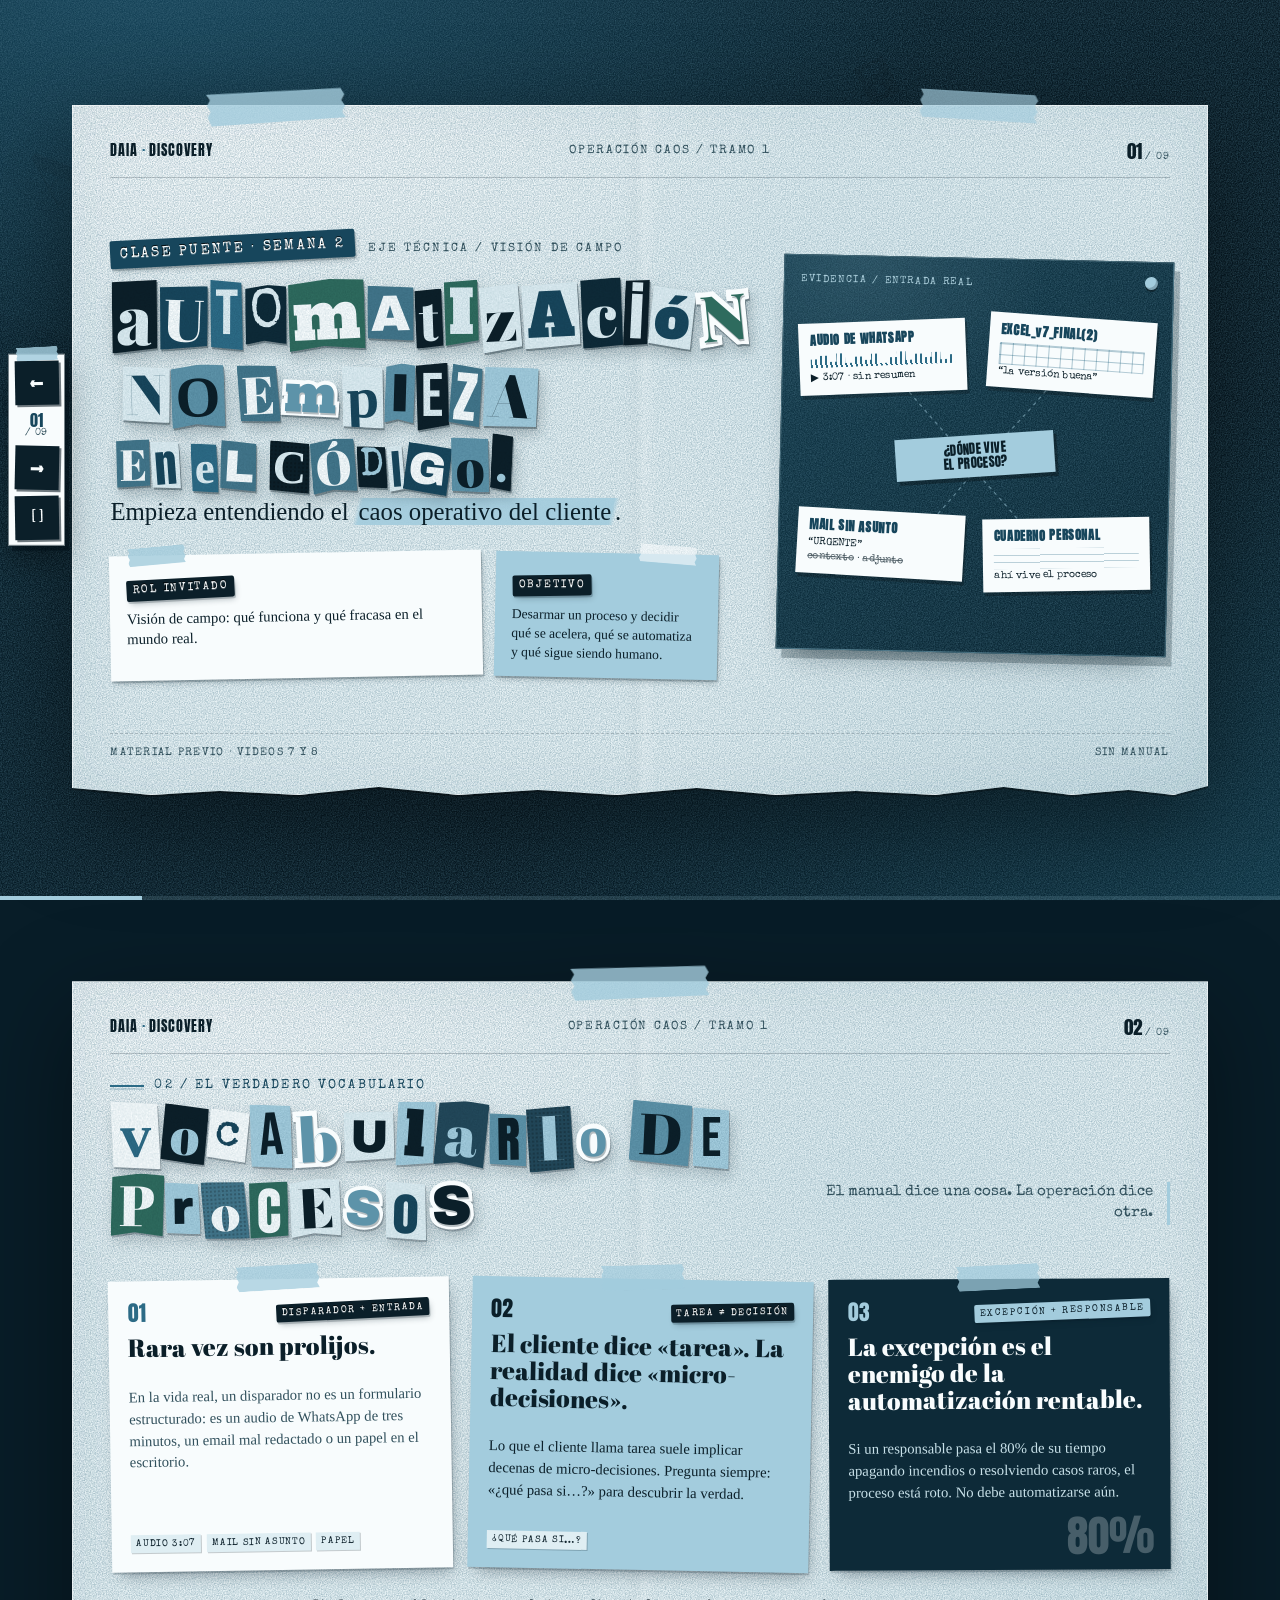
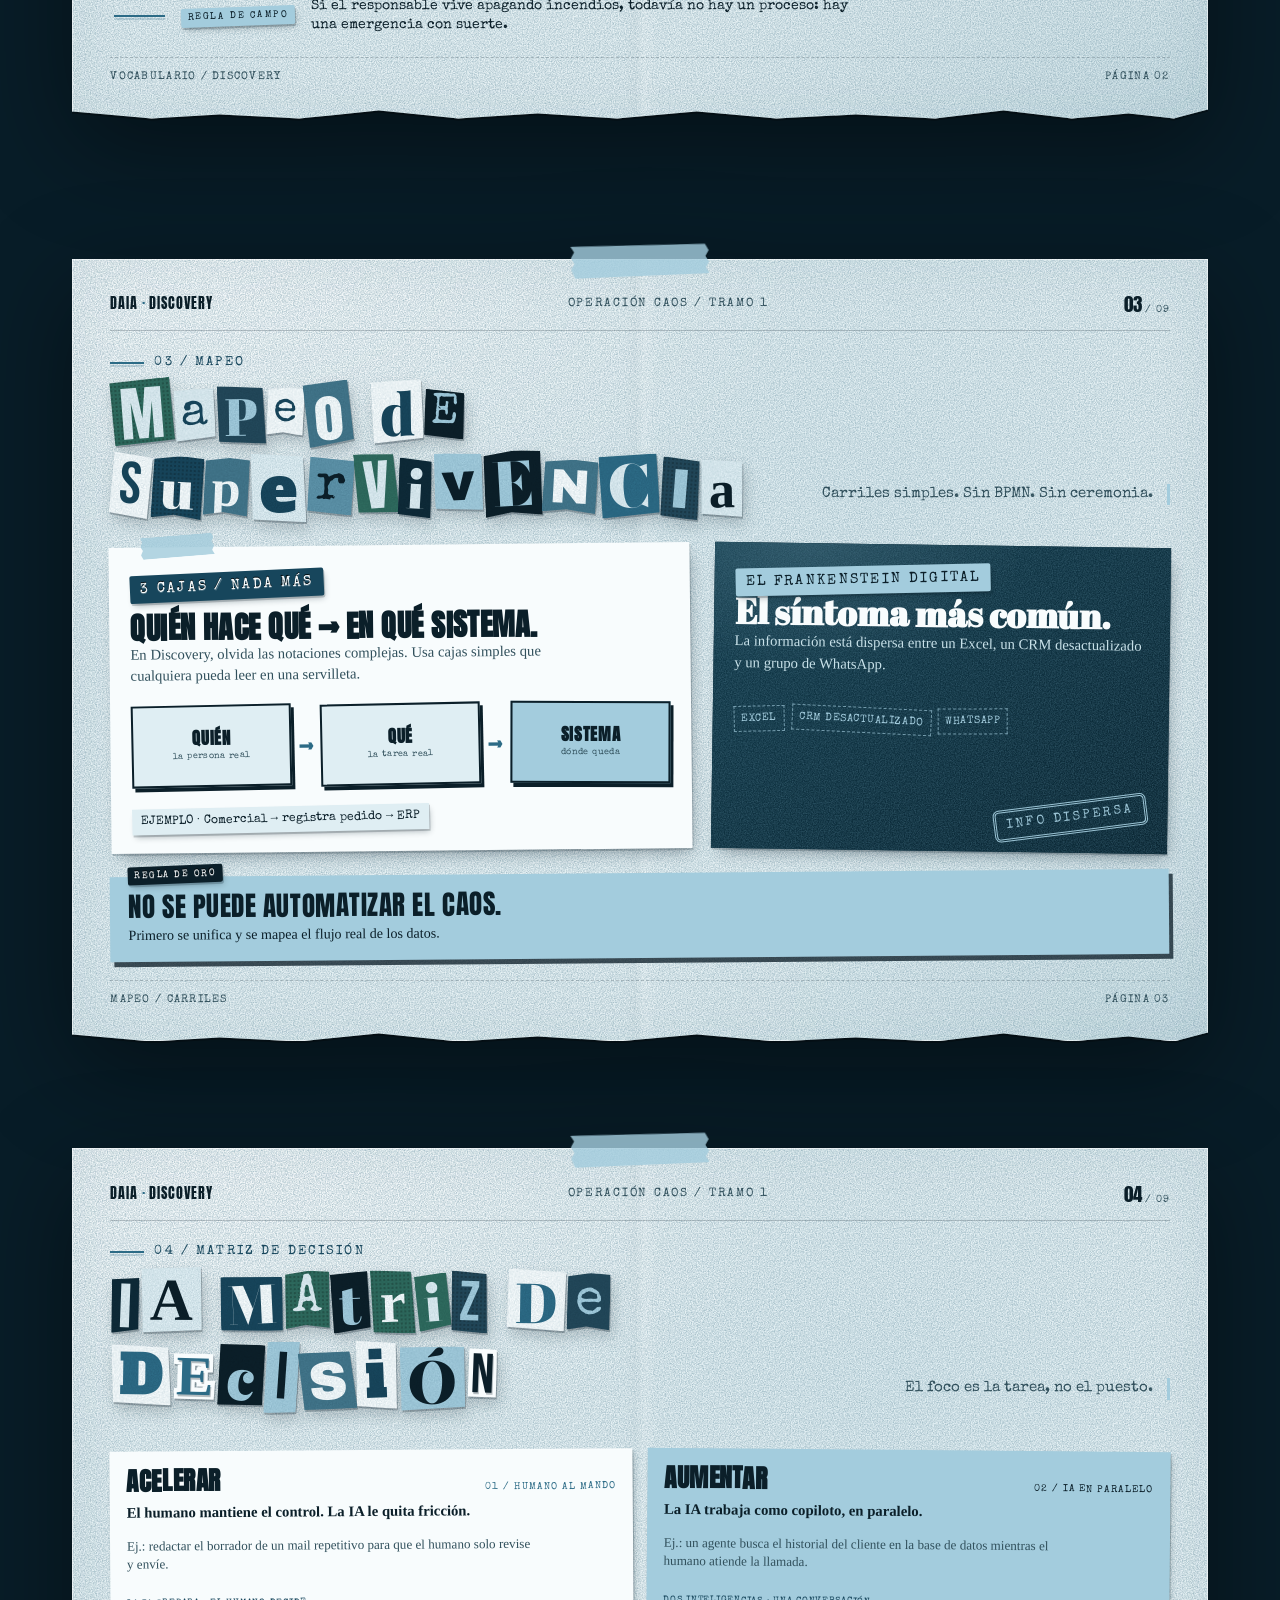
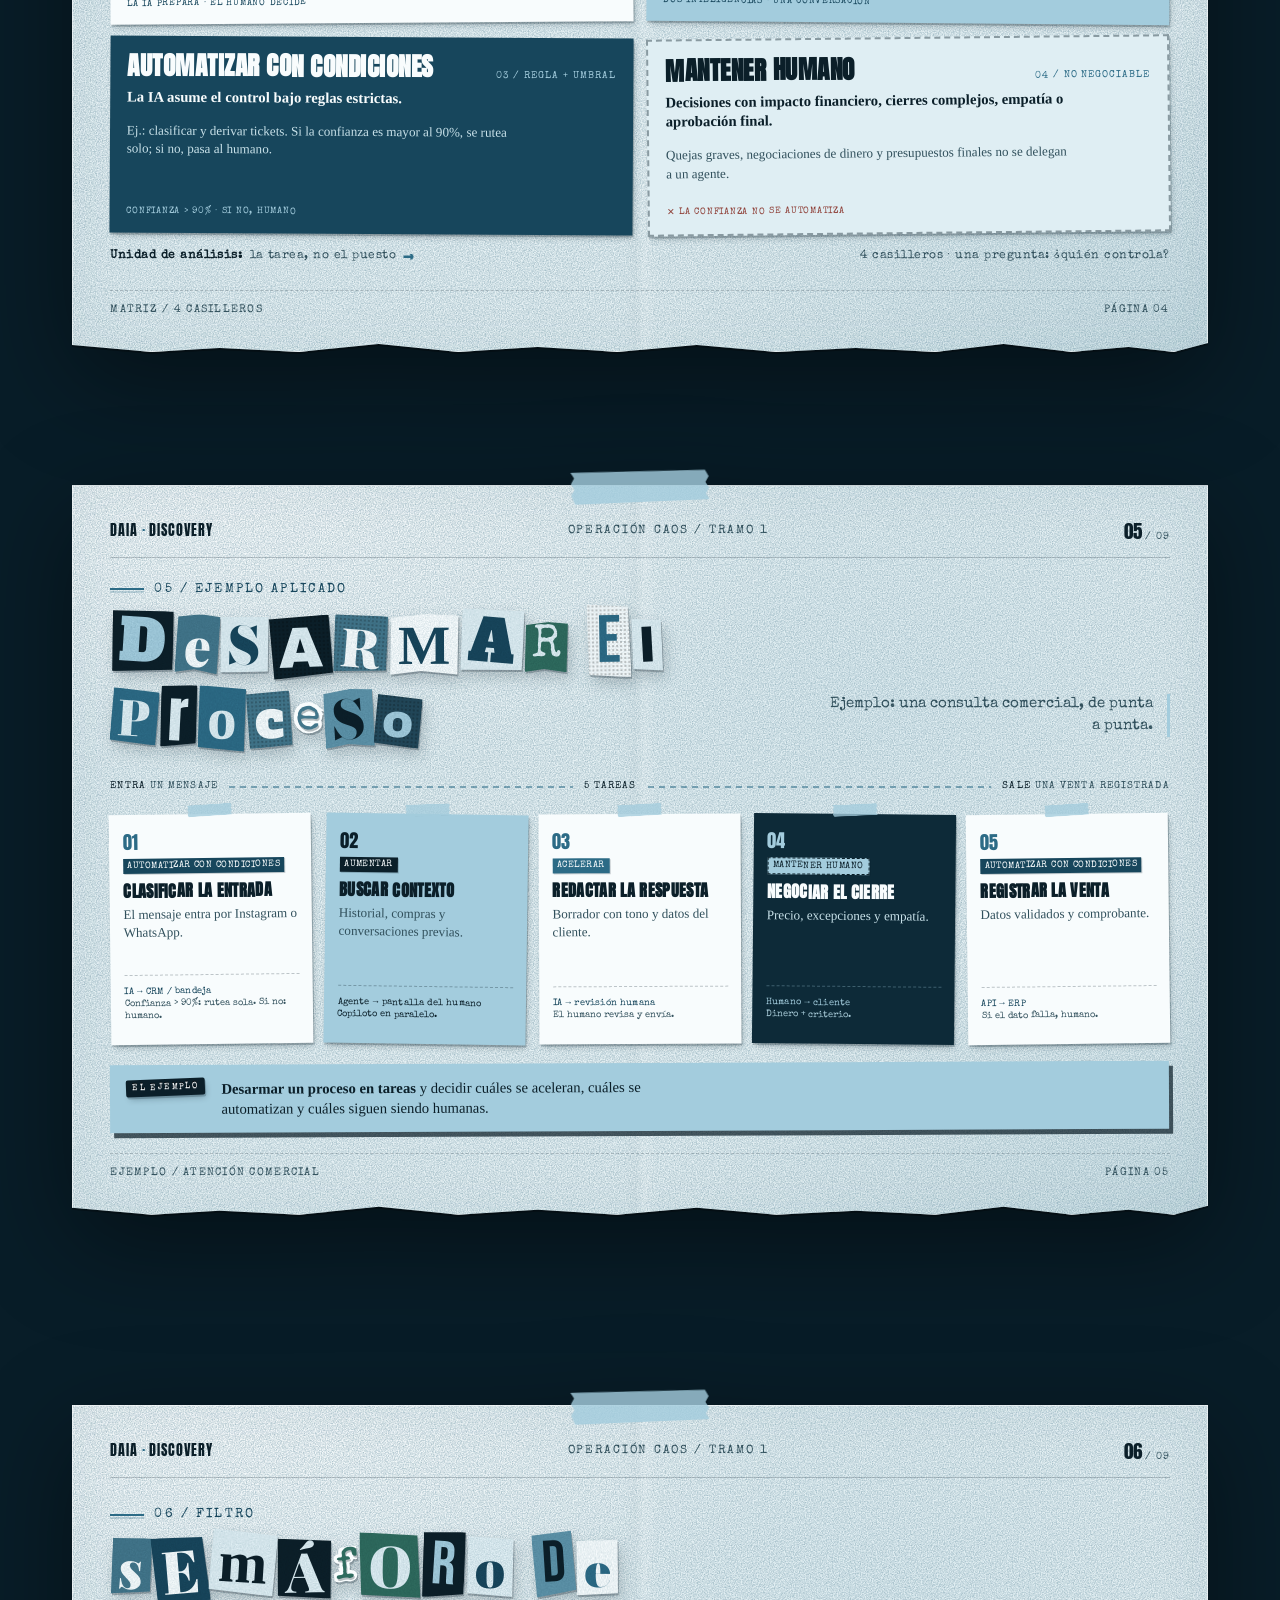
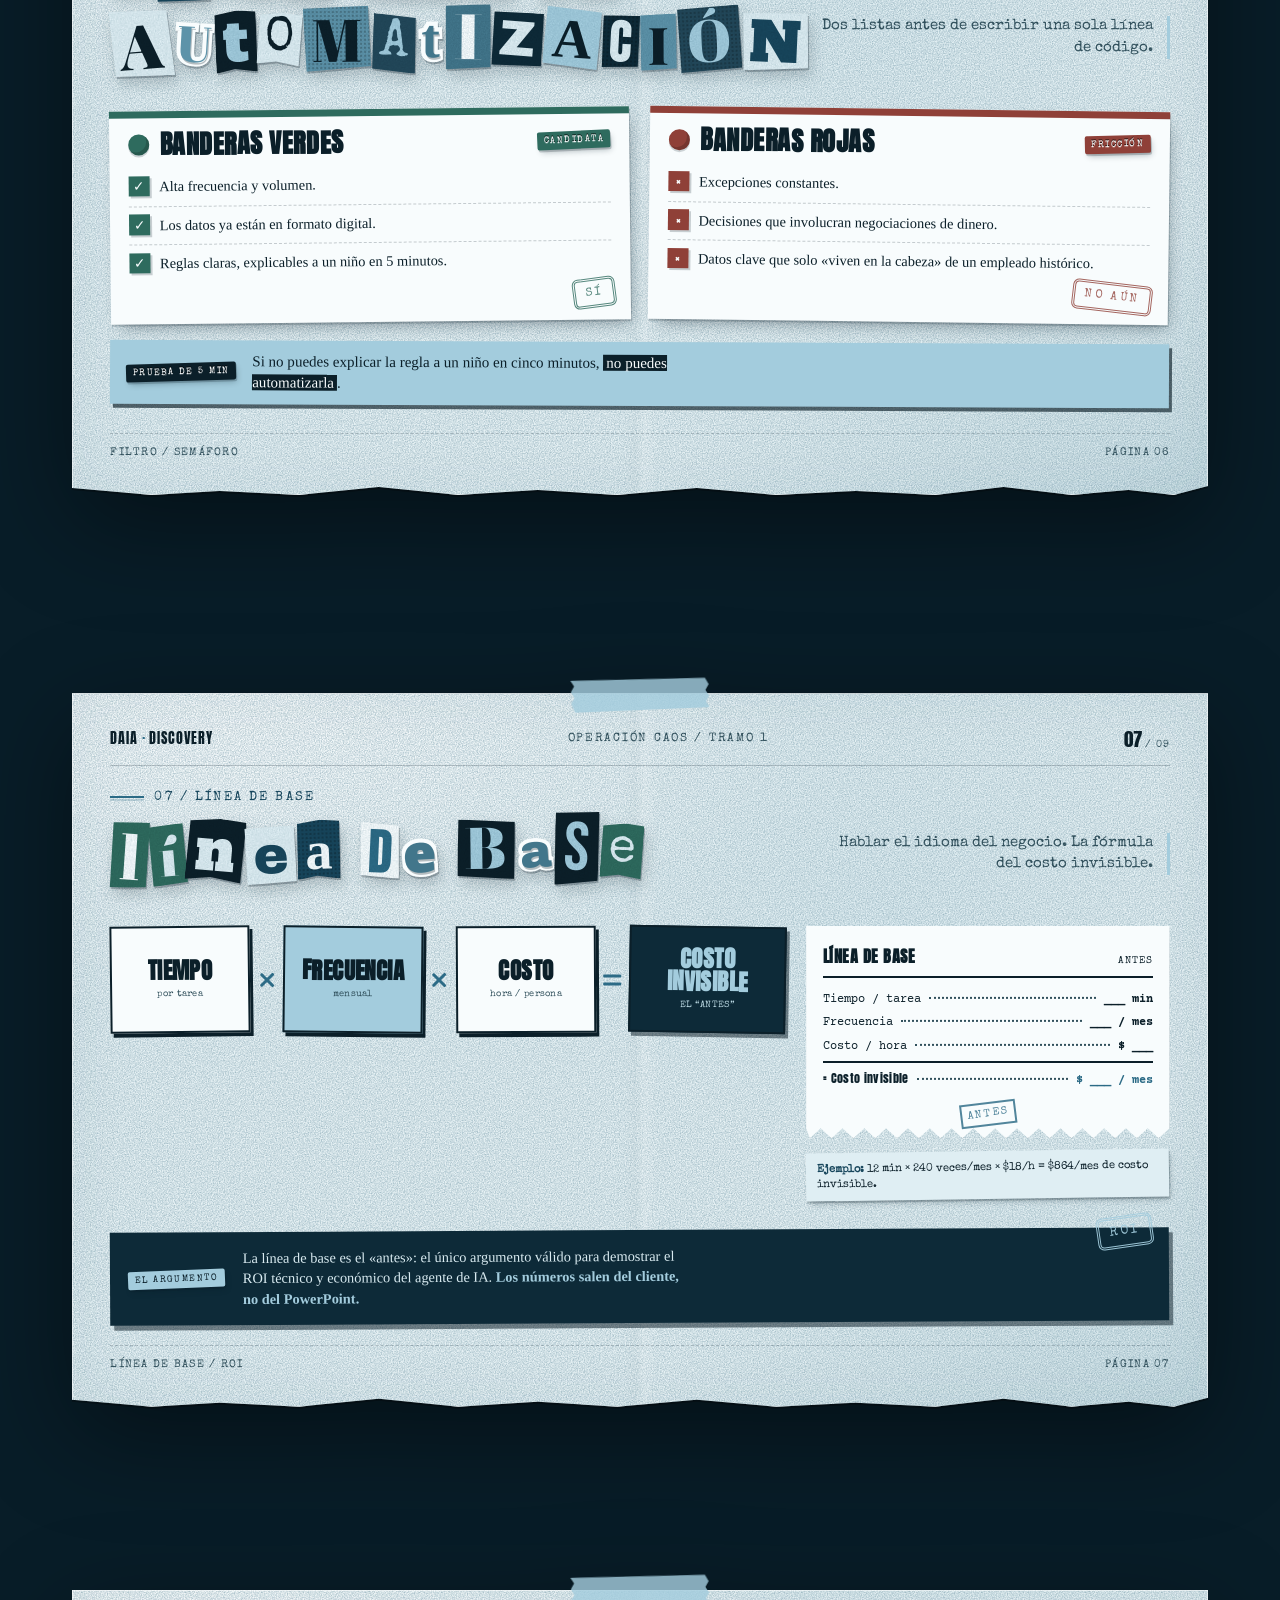
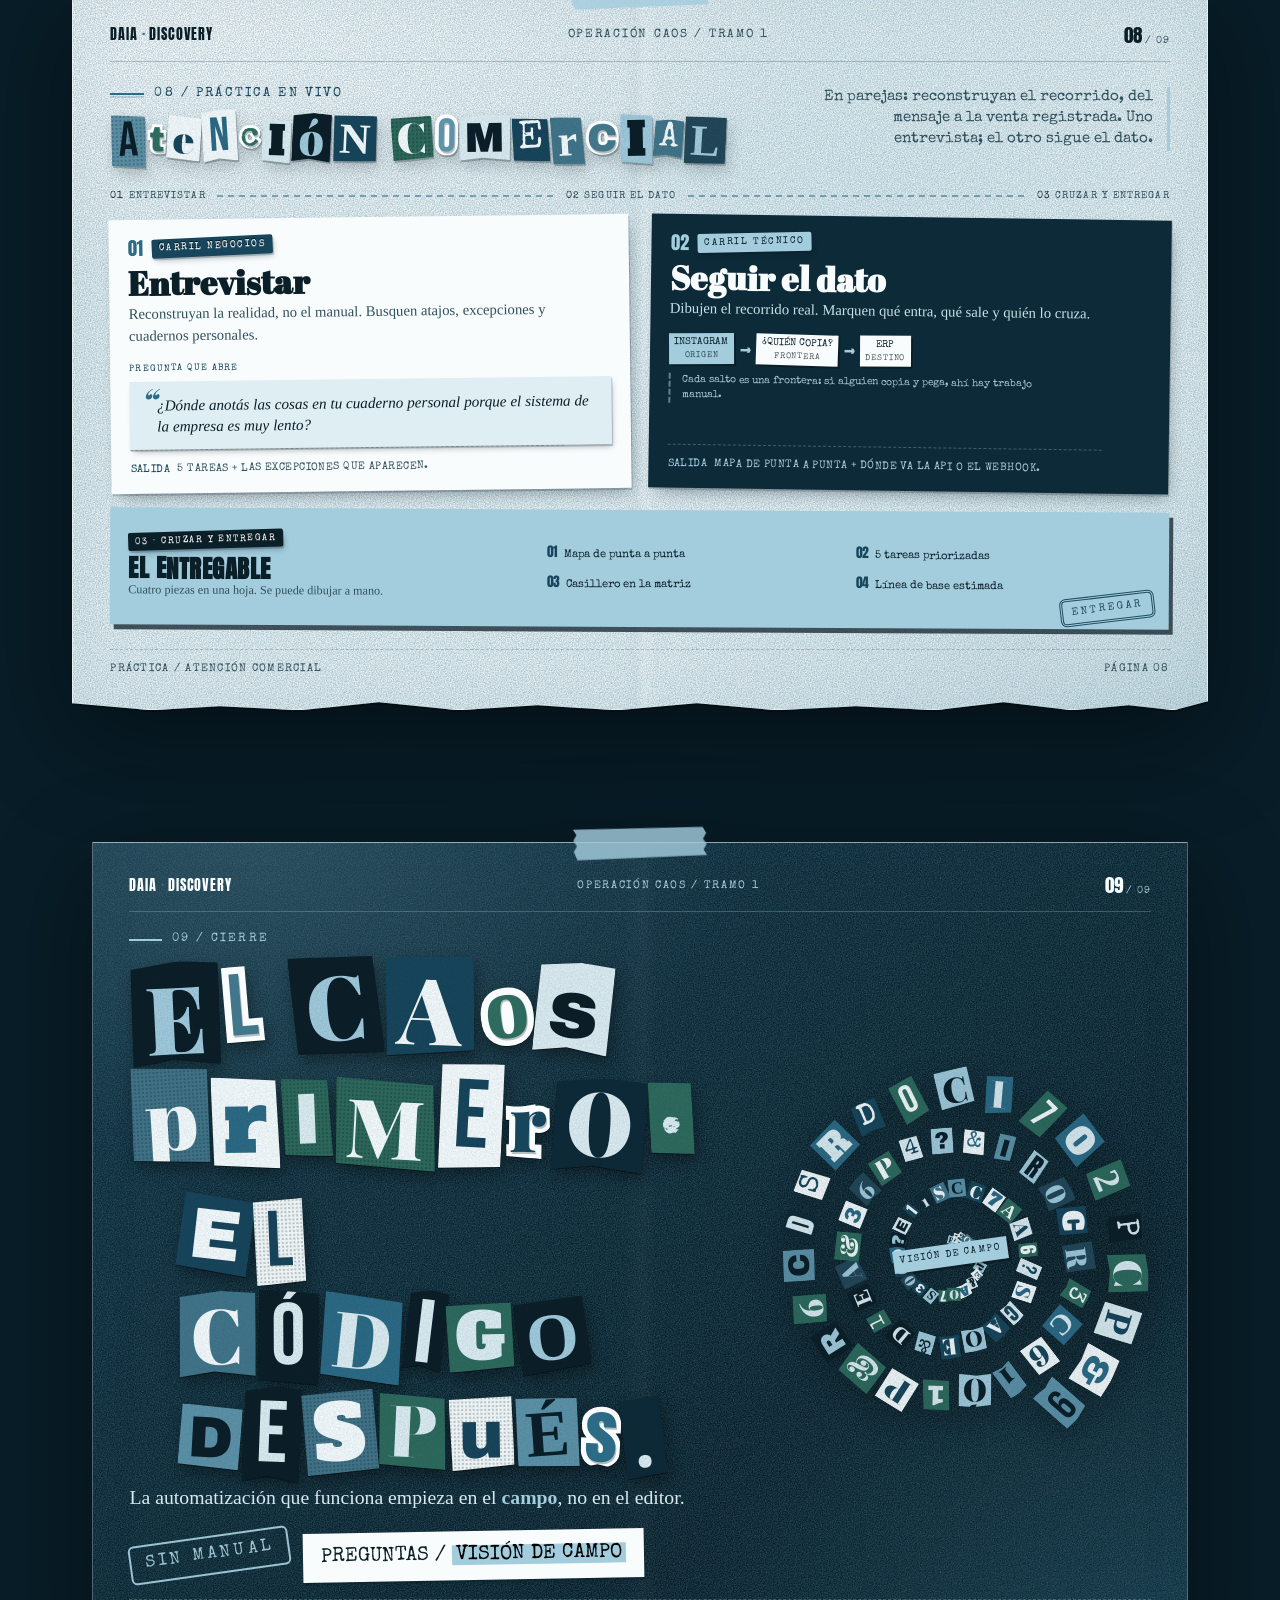
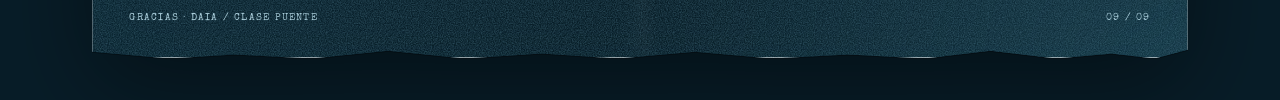
==== commit 2efeaa7d: "Agregar favicon" ====
--- a/index.html
+++ b/index.html
@@ -5,6 +5,7 @@
   <meta name="viewport" content="width=device-width, initial-scale=1">
   <meta name="description" content="Clase puente DAIA · Discovery: la automatización no empieza en el código, empieza entendiendo el caos operativo del cliente.">
   <title>Operación Caos · La automatización no empieza en el código</title>
+  <link rel="icon" href="assets/favicon.svg" type="image/svg+xml">
 
   <link rel="preconnect" href="https://fonts.googleapis.com">
   <link rel="preconnect" href="https://fonts.gstatic.com" crossorigin>
